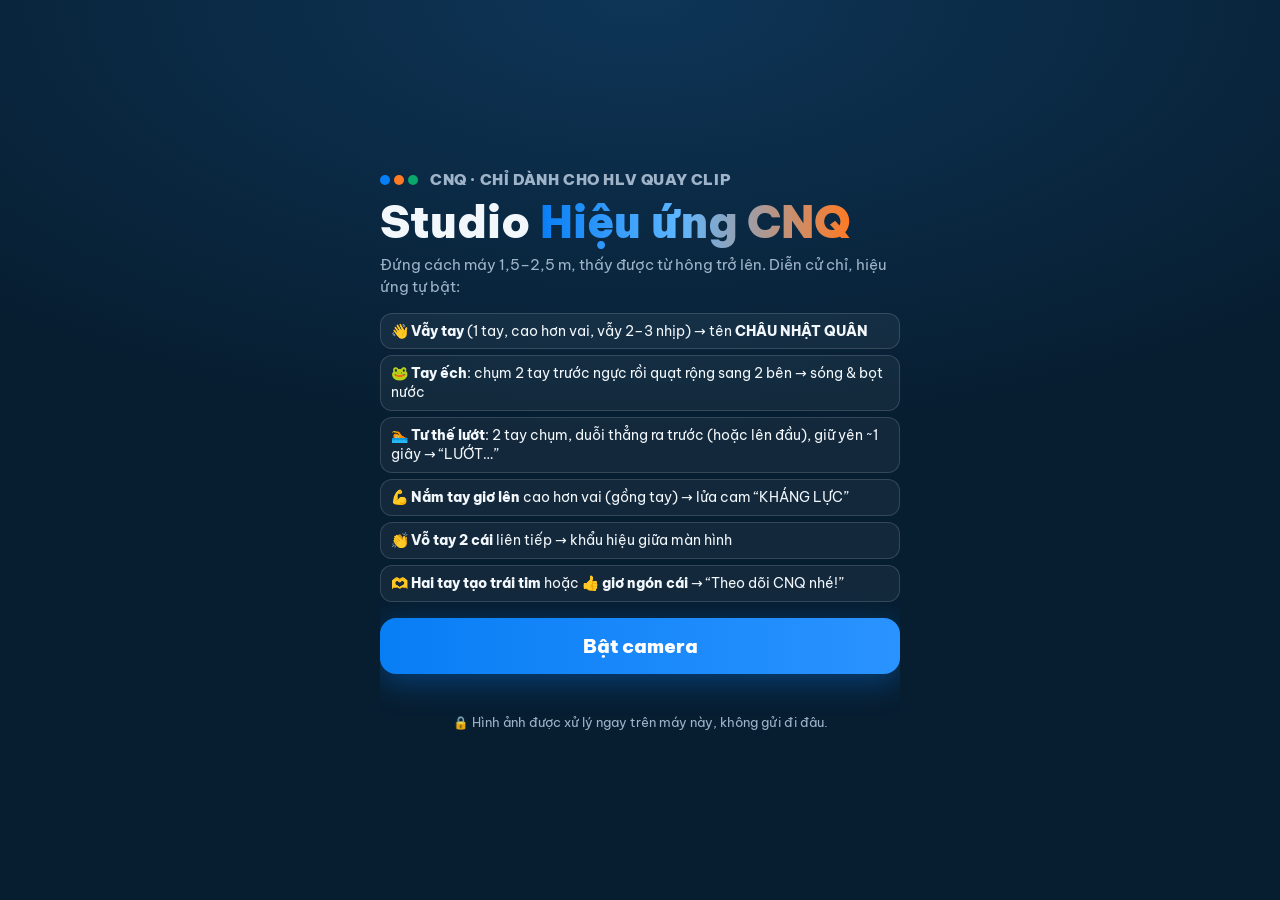
==== hieu-ung/index.html @ 4b7f80cd "Studio Hiệu ứng CNQ: trang hiệu ứng camera cho HLV quay clip (hieu-ung/) Co-Authored-By: Claude Opus" ====
<!doctype html>
<html lang="vi">
<head>
<meta charset="utf-8">
<meta name="viewport" content="width=device-width, initial-scale=1, viewport-fit=cover, user-scalable=no">
<meta name="theme-color" content="#071E31">
<meta name="robots" content="noindex">
<title>Studio Hiệu ứng CNQ</title>
<link rel="preconnect" href="https://fonts.googleapis.com">
<link rel="preconnect" href="https://fonts.gstatic.com" crossorigin>
<link href="https://fonts.googleapis.com/css2?family=Be+Vietnam+Pro:ital,wght@0,600;0,800;0,900;1,900&display=swap" rel="stylesheet">
<style>
  :root{
    --navy:#071E31; --navy2:#0C2B45; --blue:#087EF5; --orange:#FF7A24; --green:#0AA76D;
    --text:#F2F7FC; --muted:#9FB4C8; --line:rgba(255,255,255,.14);
    --font:"Be Vietnam Pro", system-ui, -apple-system, "Segoe UI", Roboto, sans-serif;
  }
  *{box-sizing:border-box;-webkit-tap-highlight-color:transparent}
  html,body{margin:0;height:100%;background:var(--navy);color:var(--text);font-family:var(--font);overflow:hidden;overscroll-behavior:none}
  body{touch-action:manipulation;-webkit-user-select:none;user-select:none}
  #wrap{position:fixed;inset:0;display:flex;align-items:center;justify-content:center}
  #stage{position:relative;background:#000;box-shadow:0 0 0 1px rgba(255,255,255,.06)}
  #out{display:block;width:100%;height:100%}
  video{position:absolute;width:1px;height:1px;opacity:0;pointer-events:none}

  /* Màn hình bắt đầu */
  #start{position:fixed;inset:0;z-index:30;display:flex;align-items:center;justify-content:center;padding:20px;
    background:radial-gradient(120% 80% at 50% 0%, #0E3557 0%, var(--navy) 60%)}
  .card{width:min(520px,100%);max-height:100%;overflow:auto}
  .brand{display:flex;gap:8px;align-items:center;font-weight:900;letter-spacing:.04em;font-size:15px;color:var(--muted)}
  .dots i{display:inline-block;width:10px;height:10px;border-radius:50%;margin-right:4px}
  h1{font-size:clamp(30px,8vw,44px);line-height:1.05;margin:10px 0 8px;font-weight:900}
  h1 span{background:linear-gradient(90deg,var(--blue),#5DB6FF 45%,var(--orange));-webkit-background-clip:text;background-clip:text;color:transparent}
  .lead{color:var(--muted);font-size:15px;line-height:1.5;margin:0 0 14px}
  .glist{list-style:none;padding:0;margin:0 0 16px;display:grid;gap:6px}
  .glist li{background:rgba(255,255,255,.05);border:1px solid var(--line);border-radius:12px;padding:8px 10px;font-size:14px;line-height:1.35}
  .glist b{font-weight:800}
  .big{width:100%;border:0;border-radius:16px;padding:16px;font:900 19px var(--font);color:#fff;cursor:pointer;
    background:linear-gradient(90deg,var(--blue),#2a93ff);box-shadow:0 8px 30px rgba(8,126,245,.35)}
  .big:disabled{opacity:.6}
  #startMsg{margin-top:10px;font-size:14px;color:var(--muted);min-height:20px;text-align:center}
  .priv{font-size:12.5px;color:var(--muted);margin-top:10px;text-align:center}

  /* Bảng điều khiển */
  #panel{position:fixed;left:50%;bottom:max(10px,env(safe-area-inset-bottom));transform:translateX(-50%);z-index:20;
    width:min(560px,calc(100% - 16px));max-height:58vh;overflow:auto;
    background:rgba(7,30,49,.9);backdrop-filter:blur(10px);-webkit-backdrop-filter:blur(10px);
    border:1px solid var(--line);border-radius:18px;padding:10px;font-size:14px}
  #panel.hidden{display:none}
  .row{display:flex;gap:6px;flex-wrap:wrap;align-items:center}
  .row + .row{margin-top:8px}
  .btn{border:1px solid var(--line);background:rgba(255,255,255,.07);color:var(--text);border-radius:12px;
    padding:9px 11px;font:800 14px var(--font);cursor:pointer;white-space:nowrap}
  .btn.primary{background:var(--blue);border-color:var(--blue)}
  .btn.rec{background:#C9302C;border-color:#C9302C}
  .btn.recon{background:#fff;color:#C9302C}
  .btn.on{background:var(--blue);border-color:var(--blue)}
  .btn:disabled{opacity:.45}
  .grow{flex:1 1 auto}
  .seg{display:inline-flex;border:1px solid var(--line);border-radius:12px;overflow:hidden}
  .seg button{border:0;background:transparent;color:var(--text);padding:9px 12px;font:800 14px var(--font);cursor:pointer}
  .seg button.on{background:var(--blue)}
  .lbl{color:var(--muted);font-weight:600;font-size:13px}
  .fx{display:grid;grid-template-columns:1fr 1fr;gap:6px;margin-top:8px}
  .fxi{display:flex;align-items:center;gap:6px;border:1px solid var(--line);border-radius:12px;padding:6px 6px 6px 8px;background:rgba(255,255,255,.04)}
  .fxi label{flex:1;display:flex;gap:6px;align-items:center;cursor:pointer;font-weight:800;font-size:13px;line-height:1.2}
  .fxi input{width:18px;height:18px;accent-color:var(--blue);flex:none}
  .fxi small{display:block;color:var(--muted);font-weight:600;font-size:11.5px}
  .fxi .t{border:0;background:rgba(255,255,255,.1);color:#fff;border-radius:9px;width:30px;height:30px;font-size:12px;cursor:pointer;flex:none}
  details{margin-top:8px}
  summary{cursor:pointer;color:var(--muted);font-weight:800;padding:4px 2px}
  .opts{display:grid;gap:6px;margin-top:6px}
  .opts label{display:flex;gap:8px;align-items:center;font-weight:600}
  .opts input[type=checkbox]{width:18px;height:18px;accent-color:var(--blue)}
  .opts input[type=text]{flex:1;min-width:0;background:rgba(255,255,255,.08);border:1px solid var(--line);color:#fff;border-radius:10px;padding:8px;font:600 14px var(--font)}
  #status{margin-top:8px;font-size:12px;color:var(--muted);line-height:1.4}
  .hint{font-size:12px;color:var(--muted);margin-top:6px;line-height:1.4}
  @media (max-width:420px){ #panel{max-height:52vh;padding:8px} .fxi small{display:none} .fxi{padding:4px 4px 4px 6px} .btn{padding:8px 9px} }

  #count{position:fixed;inset:0;z-index:25;display:none;align-items:center;justify-content:center;pointer-events:none}
  #count span{font:900 min(42vw,260px)/1 var(--font);color:#fff;text-shadow:0 0 40px rgba(8,126,245,.9),0 0 8px #000}
  #count span.pop{animation:pop .9s ease-out both}
  @keyframes pop{0%{transform:scale(1.8);opacity:0}25%{transform:scale(1);opacity:1}80%{opacity:1}100%{transform:scale(.8);opacity:0}}
  #recdot{position:fixed;top:max(8px,env(safe-area-inset-top));right:8px;z-index:22;width:9px;height:9px;border-radius:50%;background:#ff3b30;display:none;opacity:.8;animation:blink 1s steps(2) infinite}
  @keyframes blink{50%{opacity:.25}}
  #toast{position:fixed;left:50%;top:max(14px,env(safe-area-inset-top));transform:translateX(-50%);z-index:40;background:rgba(7,30,49,.95);
    border:1px solid var(--line);padding:10px 14px;border-radius:12px;font-weight:700;font-size:14px;display:none;max-width:92vw;text-align:center}
  #saveBox{position:fixed;inset:0;z-index:45;display:none;align-items:center;justify-content:center;background:rgba(0,0,0,.6);padding:16px}
  #saveBox .card{background:var(--navy2);border:1px solid var(--line);border-radius:18px;padding:16px}
  #saveBox video{position:static;width:100%;height:auto;max-height:46vh;opacity:1;pointer-events:auto;border-radius:12px;background:#000}
  #saveBox .row{margin-top:10px}
</style>
</head>
<body>
<div id="wrap"><div id="stage"><canvas id="out"></canvas></div></div>
<video id="cam" playsinline muted autoplay></video>

<div id="start">
  <div class="card">
    <div class="brand"><span class="dots"><i style="background:#087EF5"></i><i style="background:#FF7A24"></i><i style="background:#0AA76D"></i></span>CNQ · CHỈ DÀNH CHO HLV QUAY CLIP</div>
    <h1>Studio <span>Hiệu ứng CNQ</span></h1>
    <p class="lead">Đứng cách máy 1,5–2,5 m, thấy được từ hông trở lên. Diễn cử chỉ, hiệu ứng tự bật:</p>
    <ul class="glist">
      <li>👋 <b>Vẫy tay</b> (1 tay, cao hơn vai, vẫy 2–3 nhịp) → tên <b>CHÂU NHẬT QUÂN</b></li>
      <li>🐸 <b>Tay ếch</b>: chụm 2 tay trước ngực rồi quạt rộng sang 2 bên → sóng & bọt nước</li>
      <li>🏊 <b>Tư thế lướt</b>: 2 tay chụm, duỗi thẳng ra trước (hoặc lên đầu), giữ yên ~1 giây → “LƯỚT…”</li>
      <li>💪 <b>Nắm tay giơ lên</b> cao hơn vai (gồng tay) → lửa cam “KHÁNG LỰC”</li>
      <li>👏 <b>Vỗ tay 2 cái</b> liên tiếp → khẩu hiệu giữa màn hình</li>
      <li>🫶 <b>Hai tay tạo trái tim</b> hoặc 👍 <b>giơ ngón cái</b> → “Theo dõi CNQ nhé!”</li>
    </ul>
    <button id="startBtn" class="big">Bật camera</button>
    <div id="startMsg"></div>
    <div class="priv">🔒 Hình ảnh được xử lý ngay trên máy này, không gửi đi đâu.</div>
  </div>
</div>

<div id="panel" class="hidden">
  <div class="row">
    <button class="btn primary grow" id="shootBtn">🎬 Chế độ quay</button>
    <button class="btn rec grow" id="recBtn">⏺ Ghi hình</button>
    <button class="btn grow" id="hideBtn">🙈 Ẩn bảng điều khiển</button>
  </div>
  <div class="row">
    <span class="lbl">Khung</span>
    <div class="seg" id="fmtSeg"><button data-f="916" class="on">9:16 dọc</button><button data-f="169">16:9 ngang</button></div>
    <button class="btn" id="flipBtn">🔄 Đổi camera</button>
    <button class="btn" id="fsBtn">⛶</button>
  </div>
  <div class="fx" id="fxList"></div>
  <details>
    <summary>Tuỳ chọn thêm</summary>
    <div class="opts">
      <label><input type="checkbox" id="optAutoRec" checked> Vào “Chế độ quay” thì tự ghi hình</label>
      <label><input type="checkbox" id="optMic" checked> Thu cả tiếng (micro) khi ghi hình</label>
      <label><input type="checkbox" id="optMirror" checked> Soi gương (lật trái–phải)</label>
      <label><input type="checkbox" id="optTag" checked> Hiện tag “CNQ” nhỏ ở góc</label>
      <label><input type="checkbox" id="optDebug"> Hiện điểm nhận diện (để kiểm tra)</label>
      <label>Tên trang: <input type="text" id="optHandle" value="Châu Nhật Quân" maxlength="40"></label>
    </div>
    <div class="hint">Phím tắt máy tính: <b>H</b> ẩn/hiện bảng · <b>C</b> chế độ quay · <b>R</b> ghi/dừng · <b>1–6</b> thử hiệu ứng. Điện thoại: <b>chạm 3 lần</b> vào màn hình để hiện lại bảng.</div>
  </details>
  <div id="status">Đang khởi động…</div>
</div>

<div id="count"><span></span></div>
<div id="recdot"></div>
<div id="toast"></div>
<div id="saveBox"><div class="card">
  <div style="font-weight:900;font-size:18px">Video đã ghi xong</div>
  <div class="hint" id="saveInfo"></div>
  <video id="saveVid" controls playsinline></video>
  <div class="row">
    <button class="btn primary grow" id="shareBtn">📲 Lưu vào máy / Chia sẻ</button>
    <a class="btn grow" id="dlBtn" style="text-align:center;text-decoration:none">⬇️ Tải file</a>
    <button class="btn grow" id="closeSave">Đóng</button>
  </div>
</div></div>

<script type="module">
import { FilesetResolver, GestureRecognizer, PoseLandmarker } from "./vendor/vision_bundle.mjs";

/* ---------- Thiết lập chung ---------- */
const C = { navy:'#071E31', blue:'#087EF5', orange:'#FF7A24', green:'#0AA76D' };
const FONT = '"Be Vietnam Pro", system-ui, -apple-system, "Segoe UI", Roboto, sans-serif';
const $ = s => document.querySelector(s);
const canvas = $('#out'), ctx = canvas.getContext('2d');
const video = $('#cam');
const stage = $('#stage');

const FX = [
  { id:'name',   key:'1', icon:'👋', title:'Vẫy tay',        sub:'Tên CHÂU NHẬT QUÂN' },
  { id:'frog',   key:'2', icon:'🐸', title:'Tay ếch',        sub:'Sóng & bọt nước' },
  { id:'glide',  key:'3', icon:'🏊', title:'Duỗi tay lướt',   sub:'Vệt nước “LƯỚT…”' },
  { id:'power',  key:'4', icon:'💪', title:'Nắm tay giơ lên',  sub:'Lửa “KHÁNG LỰC”' },
  { id:'clap',   key:'5', icon:'👏', title:'Vỗ tay 2 cái',     sub:'Khẩu hiệu CNQ' },
  { id:'follow', key:'6', icon:'🫶', title:'Trái tim / 👍',    sub:'Theo dõi CNQ nhé!' },
];
const enabled = Object.fromEntries(FX.map(f => [f.id, true]));
try { const s = JSON.parse(localStorage.getItem('cnqfx-enabled')||'null'); if (s) Object.assign(enabled, s); } catch(e){}

let W = 720, H = 1280, fmt = '916';
let facing = 'user', mirror = true;
let armed = true;           // nhận cử chỉ hay không (tắt khi đang đếm ngược)
let Q = 1;                  // hệ số chất lượng hạt (giảm khi máy chậm)

function toast(msg, ms=2600){ const t=$('#toast'); t.textContent=msg; t.style.display='block'; clearTimeout(toast._t); toast._t=setTimeout(()=>t.style.display='none', ms); }

/* ---------- Kích thước khung ---------- */
let vignette = null;
function setFormat(f){
  fmt = f;
  if (f === '916'){ W = 720; H = 1280; } else { W = 1280; H = 720; }
  canvas.width = W; canvas.height = H;
  document.querySelectorAll('#fmtSeg button').forEach(b => b.classList.toggle('on', b.dataset.f === f));
  vignette = document.createElement('canvas'); vignette.width = W; vignette.height = H;
  const v = vignette.getContext('2d');
  const g = v.createRadialGradient(W/2, H*0.45, Math.min(W,H)*0.35, W/2, H/2, Math.hypot(W,H)*0.62);
  g.addColorStop(0, 'rgba(7,30,49,0)'); g.addColorStop(1, 'rgba(7,30,49,0.55)');
  v.fillStyle = g; v.fillRect(0,0,W,H);
  fitStage();
  try { localStorage.setItem('cnqfx-fmt', f); } catch(e){}
}
function fitStage(){
  const vw = window.innerWidth, vh = window.innerHeight, a = W/H;
  let w, h;
  if (vw/vh > a){ h = vh; w = vh*a; } else { w = vw; h = vw/a; }
  stage.style.width = w+'px'; stage.style.height = h+'px';
}
addEventListener('resize', fitStage);

/* ---------- Ảnh hạt sáng dựng sẵn (nhẹ cho điện thoại) ---------- */
function sprite(inner, outer){
  const c = document.createElement('canvas'); c.width = c.height = 64;
  const g = c.getContext('2d'), gr = g.createRadialGradient(32,32,0,32,32,32);
  gr.addColorStop(0, inner); gr.addColorStop(0.35, outer); gr.addColorStop(1, 'rgba(0,0,0,0)');
  g.fillStyle = gr; g.fillRect(0,0,64,64); return c;
}
const SPR = {
  white:  sprite('rgba(255,255,255,1)', 'rgba(170,215,255,.45)'),
  blue:   sprite('rgba(200,230,255,1)', 'rgba(8,126,245,.55)'),
  cyan:   sprite('rgba(230,250,255,1)', 'rgba(60,200,255,.5)'),
  yellow: sprite('rgba(255,250,210,1)', 'rgba(255,200,60,.6)'),
  orange: sprite('rgba(255,220,170,1)', 'rgba(255,122,36,.6)'),
  red:    sprite('rgba(255,150,90,.9)', 'rgba(220,60,20,.45)'),
  green:  sprite('rgba(210,255,235,1)', 'rgba(10,167,109,.55)'),
};

/* ---------- Hệ hạt ---------- */
const P = [];
const MAXP = 650;
function spawn(o){
  if (P.length >= MAXP*Q) return;
  P.push(Object.assign({x:0,y:0,vx:0,vy:0,life:0,max:1,size:10,kind:'glow',spr:SPR.blue,g:0,drag:1,rot:0,vr:0,color:'#fff',a:1,grow:0}, o));
}
const rnd = (a,b) => a + Math.random()*(b-a);
const pick = arr => arr[(Math.random()*arr.length)|0];
function updateParticles(dt){
  for (let i = P.length-1; i >= 0; i--){
    const p = P[i]; p.life += dt;
    if (p.life >= p.max){ P[i] = P[P.length-1]; P.pop(); continue; }
    if (p.drag !== 1){ const d = Math.pow(p.drag, dt*60); p.vx *= d; p.vy *= d; }
    p.vy += p.g*dt; p.x += p.vx*dt; p.y += p.vy*dt; p.rot += p.vr*dt;
  }
}
function heartPath(c, x, y, s){
  c.beginPath();
  c.moveTo(x, y + s*0.38);
  c.bezierCurveTo(x - s*0.95, y - s*0.2, x - s*0.48, y - s*0.95, x, y - s*0.42);
  c.bezierCurveTo(x + s*0.48, y - s*0.95, x + s*0.95, y - s*0.2, x, y + s*0.38);
  c.closePath();
}
function drawParticles(){
  for (const p of P){
    const k = p.life/p.max, a = (1-k)*p.a;
    if (a <= 0.01) continue;
    if (p.kind === 'glow' || p.kind === 'fire'){
      ctx.globalCompositeOperation = 'lighter';
      let spr = p.spr, s = p.size*(1 + p.grow*k);
      if (p.kind === 'fire'){ spr = k < .28 ? SPR.yellow : k < .6 ? SPR.orange : SPR.red; s = p.size*(1 - k*0.55); }
      ctx.globalAlpha = a;
      ctx.drawImage(spr, p.x - s, p.y - s, s*2, s*2);
    } else if (p.kind === 'streak'){
      ctx.globalCompositeOperation = 'lighter';
      ctx.globalAlpha = a; ctx.strokeStyle = p.color; ctx.lineWidth = p.size; ctx.lineCap = 'round';
      ctx.beginPath(); ctx.moveTo(p.x, p.y); ctx.lineTo(p.x - p.vx*p.tail, p.y - p.vy*p.tail); ctx.stroke();
    } else if (p.kind === 'bubble'){
      ctx.globalCompositeOperation = 'source-over';
      const r = p.size*(1 + 0.3*k);
      ctx.globalAlpha = a;
      ctx.fillStyle = 'rgba(8,126,245,.18)'; ctx.strokeStyle = 'rgba(190,230,255,.95)'; ctx.lineWidth = Math.max(1.5, r*0.12);
      ctx.beginPath(); ctx.arc(p.x, p.y, r, 0, Math.PI*2); ctx.fill(); ctx.stroke();
      ctx.fillStyle = 'rgba(255,255,255,.9)'; ctx.beginPath(); ctx.arc(p.x - r*0.35, p.y - r*0.35, r*0.22, 0, Math.PI*2); ctx.fill();
    } else if (p.kind === 'ring'){
      ctx.globalCompositeOperation = 'lighter';
      ctx.globalAlpha = a; ctx.strokeStyle = p.color; ctx.lineWidth = Math.max(1, p.size*0.18*(1-k));
      ctx.beginPath();
      if (p.flat) ctx.ellipse(p.x, p.y, p.size + p.grow*k, (p.size + p.grow*k)*0.4, 0, 0, Math.PI*2);
      else ctx.arc(p.x, p.y, p.size + p.grow*k, 0, Math.PI*2);
      ctx.stroke();
    } else if (p.kind === 'confetti'){
      ctx.globalCompositeOperation = 'source-over';
      ctx.globalAlpha = Math.min(1, a*1.6); ctx.fillStyle = p.color;
      ctx.save(); ctx.translate(p.x, p.y); ctx.rotate(p.rot); ctx.scale(Math.cos(p.rot*2.3), 1);
      ctx.fillRect(-p.size/2, -p.size/4, p.size, p.size/2); ctx.restore();
    } else if (p.kind === 'heart'){
      ctx.globalCompositeOperation = 'source-over';
      ctx.globalAlpha = Math.min(1, a*1.5);
      ctx.save(); ctx.translate(p.x, p.y); ctx.rotate(Math.sin(p.rot)*0.3);
      heartPath(ctx, 0, 0, p.size); ctx.fillStyle = p.color; ctx.fill();
      ctx.lineWidth = p.size*0.08; ctx.strokeStyle = 'rgba(255,255,255,.85)'; ctx.stroke();
      ctx.restore();
    }
  }
  ctx.globalAlpha = 1; ctx.globalCompositeOperation = 'source-over';
}

/* ---------- Tiện ích vẽ chữ ---------- */
const clamp = (v,a,b) => Math.max(a, Math.min(b, v));
const easeOut = t => 1 - Math.pow(1 - clamp(t,0,1), 3);
const easeBack = t => { t = clamp(t,0,1); const c1 = 1.9, c3 = c1 + 1; return 1 + c3*Math.pow(t-1,3) + c1*Math.pow(t-1,2); };
function env(t, dur, fin=0.2, fout=0.5){ return clamp(Math.min(t/fin, (dur - t)/fout), 0, 1); }
function setFont(size, weight=900, italic=false){ ctx.font = `${italic?'italic ':''}${weight} ${size}px ${FONT}`; }
function fitSize(text, maxSize, maxW, weight=900, italic=false){
  setFont(maxSize, weight, italic); const w = ctx.measureText(text).width;
  return w > maxW ? Math.floor(maxSize*maxW/w) : maxSize;
}
// Chữ to: viền navy + phát sáng + tô màu
function bigText(text, x, y, size, fill, glow, opts={}){
  setFont(size, opts.weight||900, opts.italic);
  ctx.textAlign = opts.align || 'center'; ctx.textBaseline = 'middle';
  ctx.lineJoin = 'round';
  ctx.lineWidth = size*0.16; ctx.strokeStyle = 'rgba(7,30,49,.85)';
  ctx.strokeText(text, x, y);
  ctx.shadowColor = glow; ctx.shadowBlur = size*0.35;
  ctx.fillStyle = fill; ctx.fillText(text, x, y);
  ctx.shadowBlur = 0;
}
function roundRect(x, y, w, h, r){
  ctx.beginPath(); ctx.moveTo(x+r, y); ctx.arcTo(x+w, y, x+w, y+h, r); ctx.arcTo(x+w, y+h, x, y+h, r);
  ctx.arcTo(x, y+h, x, y, r); ctx.arcTo(x, y, x+w, y, r); ctx.closePath();
}
const BASE = () => Math.min(W, H);   // 720 ở cả hai khung

/* ---------- Theo dõi cơ thể ---------- */
const T = { pose:null, poseAt:0, hands:[], handsAt:0 };
const PIDX = { nose:0, lS:11, rS:12, lE:13, rE:14, lW:15, rW:16, lH:23, rH:24 };
let vmap = { s:1, ox:0, oy:0, dw:1, dh:1 };
function updateMap(){
  const vw = video.videoWidth || 1280, vh = video.videoHeight || 720;
  const s = Math.max(W/vw, H/vh), dw = vw*s, dh = vh*s;
  vmap = { s, dw, dh, ox:(W-dw)/2, oy:(H-dh)/2 };
}
function mapPt(nx, ny){
  let x = vmap.ox + nx*vmap.dw; if (mirror) x = W - x;
  return { x, y: vmap.oy + ny*vmap.dh };
}
function onPose(res, now){
  const lm = res.landmarks && res.landmarks[0];
  if (!lm){ if (now - T.poseAt > 400) T.pose = null; return; }
  const prev = T.pose, dtp = prev ? Math.max(0.016, (now - T.poseAt)/1000) : 0.033;
  const np = {};
  for (const [k, i] of Object.entries(PIDX)){
    const m = mapPt(lm[i].x, lm[i].y);
    const v = lm[i].visibility ?? 1;
    const o = prev && prev[k];
    const a = 0.6;
    const x = o ? o.x + (m.x - o.x)*a : m.x, y = o ? o.y + (m.y - o.y)*a : m.y;
    np[k] = { x, y, z: lm[i].z, v, vx: o ? (x - o.x)/dtp : 0, vy: o ? (y - o.y)/dtp : 0 };
  }
  T.pose = np; T.poseAt = now;
}
function onHands(res, now){
  const hs = [];
  (res.landmarks || []).forEach((lm, i) => {
    const pts = lm.map(p => mapPt(p.x, p.y));
    const g = res.gestures && res.gestures[i] && res.gestures[i][0];
    const scale = Math.hypot(pts[9].x - pts[0].x, pts[9].y - pts[0].y);
    hs.push({ pts, wrist: pts[0], center: pts[9], gesture: g ? g.categoryName : 'None', score: g ? g.score : 0, scale });
  });
  if (hs.length || now - T.handsAt > 400){ T.hands = hs; }
  if (hs.length) T.handsAt = now;
}

/* ---------- Nhận diện cử chỉ ---------- */
const HOLD = {};
function hold(key, cond, now, ms, grace=260){
  const h = HOLD[key] || (HOLD[key] = { start:0, last:0 });
  if (cond){ if (!h.start) h.start = now; h.last = now; return now - h.start >= ms; }
  if (now - h.last > grace) h.start = 0;
  return false;
}
function resetHold(key){ if (HOLD[key]) HOLD[key].start = 0; }
const vis = p => p && p.v > 0.5;
const dist = (a,b) => Math.hypot(a.x-b.x, a.y-b.y);
const mid = (a,b) => ({ x:(a.x+b.x)/2, y:(a.y+b.y)/2 });

const WV = { l:{dir:0, ext:0, ref:0, revs:[]}, r:{dir:0, ext:0, ref:0, revs:[]} };
const G = { lastTogether:0, clapHist:[], claps:[], lastClap:0, lastThumbOrHeart:0, dbg:'' };

function bodyMetrics(p){
  const S = mid(p.lS, p.rS), sw = dist(p.lS, p.rS);
  const hipsVis = vis(p.lH) && vis(p.rH);
  const Hm = hipsVis ? mid(p.lH, p.rH) : { x:S.x, y:S.y + sw*2.6 };
  const torso = Math.max(10, Hm.y - S.y);
  const U = Math.max(sw, torso*0.55);
  return { S, sw, Hm, torso, U, hipsVis };
}

function detectGestures(now){
  if (!armed) return;
  const p = T.pose, hands = T.hands;
  const fistNow = hands.some(h => h.gesture === 'Closed_Fist' && h.score > 0.55);
  let dbg = '';

  // --- Cử chỉ bằng bàn tay (mô hình nhận cử chỉ) ---
  const shoulderY = p && vis(p.lS) && vis(p.rS) ? Math.min(p.lS.y, p.rS.y) : H*0.5;
  const raisedFists = hands.filter(h => h.gesture === 'Closed_Fist' && h.score > 0.55 && h.wrist.y < shoulderY);
  if (hold('fist', raisedFists.length > 0, now, 350)){
    fire('power', { anchors: raisedFists.map(h => h.center) }); resetHold('fist');
  }
  const thumbs = hands.filter(h => h.gesture === 'Thumb_Up' && h.score > 0.6);
  if (thumbs.length) G.lastThumbOrHeart = now;
  if (hold('thumb', thumbs.length > 0, now, 400)){
    fire('follow', { at: thumbs[0].center }); resetHold('thumb');
  }
  let heart = false, heartAt = null;
  if (hands.length >= 2){
    const [a, b] = hands, s = (a.scale + b.scale)/2;
    const dT = dist(a.pts[4], b.pts[4]), dI = dist(a.pts[8], b.pts[8]);
    const iy = (a.pts[8].y + b.pts[8].y)/2, ty = (a.pts[4].y + b.pts[4].y)/2;
    heart = s > 8 && dT < 0.75*s && dI < 0.75*s && iy < ty - 0.25*s;
    if (heart){ heartAt = mid(mid(a.pts[4], b.pts[4]), mid(a.pts[8], b.pts[8])); G.lastThumbOrHeart = now; }
    dbg += `tim:${heart?'✓':'–'} `;
  }
  if (hold('heart', heart, now, 300)){ fire('follow', { at: heartAt }); resetHold('heart'); }

  // --- Cử chỉ bằng tư thế (cánh tay) ---
  if (!p || !vis(p.lS) || !vis(p.rS)) { G.dbg = dbg + 'chưa thấy vai'; return; }
  const M = bodyMetrics(p), U = M.U;
  if (U < 18){ G.dbg = dbg + 'đứng gần hơn'; return; }
  const lW = p.lW, rW = p.rW, both = vis(lW) && vis(rW);
  const dW = both ? dist(lW, rW) : 1e9;

  // 1) Vẫy tay: một tay cao hơn vai, lắc qua lại ≥3 lần đổi chiều trong 1,6 giây
  for (const s of ['l','r']){
    const w = p[s+'W'], e = p[s+'E'], sh = p[s+'S'];
    const o = s === 'l' ? 'r' : 'l', ow = p[o+'W'], os = p[o+'S'];
    const raised = vis(w) && w.y < sh.y && (!vis(e) || w.y < e.y);
    const otherDown = !vis(ow) || ow.y > os.y;
    const st = WV[s], A = 0.2*U;
    if (!raised){ st.dir = 0; st.ref = 0; st.revs.length = 0; continue; }
    const x = w.x;
    if (st.dir === 0){ if (!st.ref) st.ref = x; if (Math.abs(x - st.ref) > A){ st.dir = Math.sign(x - st.ref); st.ext = x; } }
    else if (st.dir > 0){ if (x > st.ext) st.ext = x; else if (st.ext - x > A){ st.revs.push(now); st.dir = -1; st.ext = x; } }
    else { if (x < st.ext) st.ext = x; else if (x - st.ext > A){ st.revs.push(now); st.dir = 1; st.ext = x; } }
    st.revs = st.revs.filter(t => now - t < 1600);
    dbg += `vẫy${s}:${st.revs.length} `;
    if (st.revs.length >= 3 && otherDown && !fistNow){
      fire('name', { from: { x: w.x, y: w.y } }); st.revs.length = 0; st.dir = 0; st.ref = 0;
    }
  }
  if (!both){ G.dbg = dbg + '(chưa thấy đủ 2 tay)'; return; }

  const chestTop = M.S.y - 0.9*U, chestBot = M.Hm.y;
  const wristsY = (lW.y + rW.y)/2;
  const speed = Math.max(Math.hypot(lW.vx, lW.vy), Math.hypot(rW.vx, rW.vy));

  // 2) Vỗ tay: hai tay đang xa nhau (>1,3U) rồi chạm nhau (<0,6U) trong 0,45 giây; cần 2 lần trong 1,5 giây
  G.clapHist.push({ t: now, d: dW });
  G.clapHist = G.clapHist.filter(h => now - h.t < 450);
  const wasApart = G.clapHist.some(h => h.d > 1.3*U);
  if (dW < 0.6*U && wasApart && wristsY > M.S.y - 1.1*U && wristsY < chestBot && now - G.lastClap > 220){
    G.lastClap = now; G.claps.push(now); G.clapHist.length = 0;
  }
  G.claps = G.claps.filter(t => now - t < 1500);
  dbg += `vỗ:${G.claps.length} `;
  if (G.claps.length >= 2){ fire('clap', { at: mid(lW, rW) }); G.claps.length = 0; }

  // 3) Tay ếch: chụm tay trước ngực → trong 1,4 giây quạt rộng sang hai bên
  const together = dW < 0.9*U && wristsY > chestTop && wristsY < chestBot;
  if (together) G.lastTogether = now;
  const lOut = Math.abs(lW.x - M.S.x) > Math.abs(p.lS.x - M.S.x) + 0.4*U;
  const rOut = Math.abs(rW.x - M.S.x) > Math.abs(p.rS.x - M.S.x) + 0.4*U;
  const opposite = Math.sign(lW.x - M.S.x) !== Math.sign(rW.x - M.S.x);
  const spreadY = lW.y > M.S.y - 1.3*U && rW.y > M.S.y - 1.3*U && lW.y < M.S.y + 1.9*U && rW.y < M.S.y + 1.9*U;
  const spread = dW > 2.2*U && lOut && rOut && opposite && spreadY;
  const sinceT = now - G.lastTogether;
  dbg += `ếch:${together?'chụm':spread?'quạt':'–'} `;
  if (spread && G.lastTogether && sinceT > 120 && sinceT < 1400){
    fire('frog', {}); G.lastTogether = 0;
  }

  // 4) Tư thế lướt: hai tay chụm, duỗi thẳng (ra trước / lên đầu / nghiêng người), giữ yên
  const elbowsUp = vis(p.lE) && vis(p.rE) && p.lE.y < M.S.y && p.rE.y < M.S.y;
  const overhead = dW < 1.0*U && lW.y < p.nose.y - 0.3*U && rW.y < p.nose.y - 0.3*U && elbowsUp;
  const zFwd = ((lW.z + rW.z)/2) - ((p.lS.z + p.rS.z)/2);
  const front = dW < 0.9*U && Math.abs(wristsY - M.S.y) < 0.9*U && zFwd < -0.18;
  const sideL = lW.x - M.S.x, sideR = rW.x - M.S.x;
  const profile = Math.sign(sideL) === Math.sign(sideR) && Math.abs(sideL) > 0.9*M.torso && Math.abs(sideR) > 0.9*M.torso
                  && Math.abs(wristsY - M.S.y) < 0.5*M.torso && dW < 0.6*M.torso;
  const still = speed < 2.2*U;
  const recentHand = now - G.lastThumbOrHeart < 700;
  const glideNow = (overhead || front || profile) && still && !recentHand && !heart;
  dbg += `lướt:${overhead?'đầu':front?'trước':profile?'ngang':'–'}(z${zFwd.toFixed(2)}) `;
  if (hold('glide', glideNow, now, profile ? 500 : 650)){
    const variant = overhead ? 'up' : front ? 'front' : 'side';
    fire('glide', { variant }); resetHold('glide');
  }
  G.dbg = dbg;
}

/* ---------- Hiệu ứng ---------- */
let active = null;            // hiệu ứng chính đang chạy
const cooldown = {};
function fire(id, data={}, manual=false){
  if (!enabled[id] && !manual) return;
  const now = performance.now();
  if (!manual){
    if (cooldown[id] && now < cooldown[id]) return;
    if (active && (now - active.t0) < 1300) return;
  }
  const def = EFFECTS[id];
  active = { id, t0: now, dur: def.dur, data, st: {} };
  def.start && def.start(active);
  cooldown[id] = now + 3200;
  G.claps.length = 0; G.clapHist.length = 0; G.lastTogether = 0;
}
function liveWrists(){
  const p = T.pose, out = [];
  if (p){ if (vis(p.lW)) out.push(p.lW); if (vis(p.rW)) out.push(p.rW); }
  return out;
}

const EFFECTS = {
  /* a. VẪY TAY → tên */
  name: {
    dur: 3.2,
    start(e){
      e.st.from = e.data.from || { x: W*0.8, y: H*0.4 };
      for (let i = 0; i < 40*Q; i++){
        const a = rnd(0, Math.PI*2), v = rnd(150, 520);
        spawn({ x:e.st.from.x, y:e.st.from.y, vx:Math.cos(a)*v, vy:Math.sin(a)*v, max:rnd(.5,1), size:rnd(8,20), spr: i%2?SPR.blue:SPR.orange, drag:.93 });
      }
    },
    draw(e, t){
      const text = 'CHÂU NHẬT QUÂN'.normalize('NFC');
      const y = H*(fmt === '916' ? 0.75 : 0.74);
      const size = fitSize(text, BASE()*0.13, W*0.9);
      const al = env(t, this.dur, 0.05, 0.55);
      setFont(size);
      const total = ctx.measureText(text).width, x0 = W/2 - total/2;
      // vệt sáng quét ngang
      const sweep = easeOut(t/0.7);
      const fromLeft = e.st.from.x < W/2;
      const hx = fromLeft ? W*(-0.1 + 1.2*sweep) : W*(1.1 - 1.2*sweep);
      if (t < 1.1){
        const g = ctx.createLinearGradient(fromLeft ? hx - W*0.6 : hx + W*0.6, 0, hx, 0);
        g.addColorStop(0, 'rgba(8,126,245,0)'); g.addColorStop(0.55, 'rgba(8,126,245,.9)'); g.addColorStop(1, 'rgba(255,122,36,1)');
        ctx.globalCompositeOperation = 'lighter'; ctx.globalAlpha = clamp(1.4 - t, 0, 1);
        ctx.fillStyle = g; ctx.fillRect(fromLeft ? hx - W*0.6 : hx, y + size*0.62, W*0.6, size*0.09);
        ctx.drawImage(SPR.white, hx - 50, y + size*0.66 - 50, 100, 100);
        ctx.globalAlpha = 1; ctx.globalCompositeOperation = 'source-over';
        if (Math.random() < 0.8*Q) spawn({ x:hx, y:y + size*0.66, vx:rnd(-80,80), vy:rnd(-160,40), max:rnd(.4,.8), size:rnd(6,14), spr: Math.random()<.5?SPR.cyan:SPR.orange, drag:.95 });
      }
      // từng chữ bay ra từ bàn tay
      ctx.save(); ctx.globalAlpha = al;
      let acc = 0;
      for (let i = 0; i < text.length; i++){
        const ch = text[i], cw = ctx.measureText(ch).width;
        const tx = x0 + acc + cw/2; acc += cw;
        if (ch === ' ') continue;
        const k = easeOut((t - 0.05*i)/0.45);
        if (k <= 0) continue;
        const x = e.st.from.x + (tx - e.st.from.x)*k, yy = e.st.from.y + (y - e.st.from.y)*k;
        const sc = 1 + (1 - k)*1.2;
        ctx.save(); ctx.translate(x, yy); ctx.scale(sc, sc);
        const col = i < 4 ? '#FFFFFF' : i < 9 ? '#E6F2FF' : '#FFFFFF';
        bigText(ch, 0, 0, size, col, k < 1 ? C.orange : C.blue);
        ctx.restore();
      }
      // gạch chân màu thương hiệu
      const ul = easeOut((t - 0.6)/0.5);
      if (ul > 0){
        const uw = total*ul, ux = W/2 - uw/2, uy = y + size*0.6;
        const g = ctx.createLinearGradient(ux, 0, ux + uw, 0);
        g.addColorStop(0, C.blue); g.addColorStop(0.55, C.orange); g.addColorStop(1, C.green);
        ctx.fillStyle = g; roundRect(ux, uy, uw, Math.max(5, size*0.07), 4); ctx.fill();
      }
      // dòng nhỏ
      const sub = easeOut((t - 1.0)/0.5);
      if (sub > 0){
        const segs = [['Huấn luyện viên ', '#FFFFFF'], ['bơi', '#5BB4FF'], [' · ', '#9FB4C8'], ['Kháng lực', C.orange], [' · ', '#9FB4C8'], ['Dinh dưỡng', '#2FD394']];
        const full = segs.map(s => s[0]).join('');
        const ss = fitSize(full, BASE()*0.048, W*0.84, 800);
        setFont(ss, 800); const tw = ctx.measureText(full).width;
        const sy = y + size*0.62 + ss*1.55 + (1 - sub)*20;
        ctx.globalAlpha = al*sub;
        ctx.fillStyle = 'rgba(7,30,49,.78)'; roundRect(W/2 - tw/2 - ss*0.7, sy - ss*0.95, tw + ss*1.4, ss*1.9, ss*0.95); ctx.fill();
        ctx.textAlign = 'left'; ctx.textBaseline = 'middle';
        let sx = W/2 - tw/2;
        for (const [s, c] of segs){ ctx.fillStyle = c; ctx.fillText(s, sx, sy); sx += ctx.measureText(s).width; }
      }
      ctx.restore();
    }
  },

  /* b. TAY ẾCH → sóng nước, bọt theo bàn tay */
  frog: {
    dur: 2.8,
    start(e){ e.st.ring = 0; },
    draw(e, t, dt){
      const al = env(t, this.dur, 0.15, 0.7);
      // bọt nước bắn theo hai bàn tay
      if (t < 2.1){
        for (const w of liveWrists()){
          const n = Math.ceil(3*Q);
          for (let i = 0; i < n; i++){
            spawn({ kind:'bubble', x:w.x + rnd(-15,15), y:w.y + rnd(-15,15), vx:w.vx*0.35 + rnd(-90,90), vy:w.vy*0.35 + rnd(-140,30), g:-60, drag:.96, max:rnd(.7,1.3), size:rnd(5,15) });
          }
          spawn({ x:w.x, y:w.y, vx:w.vx*0.5 + rnd(-200,200), vy:w.vy*0.5 + rnd(-260,60), g:520, drag:.98, max:rnd(.5,.9), size:rnd(8,16), spr: Math.random()<.5?SPR.cyan:SPR.blue });
        }
        e.st.ring -= dt;
        if (e.st.ring <= 0){
          e.st.ring = 0.22;
          for (const w of liveWrists()) spawn({ kind:'ring', x:w.x, y:w.y, size:16, grow:110, max:.7, color:'rgba(140,210,255,.95)', flat:true });
        }
      }
      // sóng nước dâng lên ở đáy khung
      const hgt = H*0.15*Math.sin(Math.PI*clamp(t/this.dur, 0, 1));
      if (hgt > 1){
        const layers = [['rgba(8,126,245,.30)', 0, 1], ['rgba(40,160,255,.28)', 1.7, 0.8], ['rgba(10,167,109,.18)', 3.1, 0.65]];
        for (const [col, ph, f] of layers){
          ctx.globalAlpha = al; ctx.fillStyle = col;
          ctx.beginPath(); ctx.moveTo(0, H);
          for (let x = 0; x <= W; x += 24){
            const y = H - hgt*f - Math.sin(x/W*Math.PI*3 + t*5 + ph)*hgt*0.18 - Math.sin(x/W*Math.PI*7 - t*3)*hgt*0.06;
            ctx.lineTo(x, y);
          }
          ctx.lineTo(W, H); ctx.closePath(); ctx.fill();
        }
        ctx.strokeStyle = 'rgba(230,248,255,.75)'; ctx.lineWidth = 4; ctx.beginPath();
        for (let x = 0; x <= W; x += 24){
          const y = H - hgt - Math.sin(x/W*Math.PI*3 + t*5)*hgt*0.18 - Math.sin(x/W*Math.PI*7 - t*3)*hgt*0.06;
          x ? ctx.lineTo(x, y) : ctx.moveTo(x, y);
        }
        ctx.stroke(); ctx.globalAlpha = 1;
        if (Math.random() < 0.6*Q) spawn({ kind:'bubble', x:rnd(0,W), y:H - rnd(0, hgt), vx:rnd(-20,20), vy:rnd(-160,-60), max:rnd(.6,1.1), size:rnd(4,10) });
      }
    }
  },

  /* c. TƯ THẾ LƯỚT → vệt nước dài phía sau + "LƯỚT…" */
  glide: {
    dur: 2.6,
    draw(e, t){
      const p = T.pose, al = env(t, this.dur, 0.12, 0.6);
      if (t < 2.0 && p){
        const M = bodyMetrics(p), U = M.U;
        const hw = mid(p.lW, p.rW);
        const n = Math.ceil(5*Q);
        for (let i = 0; i < n; i++){
          let x, y, vx, vy;
          if (e.data.variant === 'front'){
            const a = rnd(0, Math.PI*2), r = rnd(0.3, 1.2)*U, v = rnd(900, 1700);
            x = hw.x + Math.cos(a)*r; y = hw.y + Math.sin(a)*r; vx = Math.cos(a)*v; vy = Math.sin(a)*v;
          } else {
            let dx, dy;
            if (e.data.variant === 'up'){ dx = M.Hm.x - hw.x; dy = M.Hm.y - hw.y; }
            else { dx = M.S.x - hw.x; dy = M.S.y - hw.y; }
            const L = Math.hypot(dx, dy) || 1; dx /= L; dy /= L;
            const off = rnd(-1.3, 1.3)*U, along = rnd(-0.2, 1.6)*U, v = rnd(1000, 1700);
            x = hw.x - dy*off + dx*along; y = hw.y + dx*off + dy*along; vx = dx*v; vy = dy*v;
          }
          spawn({ kind:'streak', x, y, vx, vy, tail: rnd(0.05, 0.11), size: rnd(2, 6), max: rnd(.35,.7), color: pick(['rgba(255,255,255,.95)','rgba(120,200,255,.95)','rgba(8,126,245,.95)','rgba(160,240,255,.9)']) });
        }
        if (Math.random() < 0.7*Q) spawn({ kind:'bubble', x:hw.x + rnd(-U,U), y:hw.y + rnd(-U,U), vx:rnd(-60,60), vy:rnd(-120,-20), max:rnd(.5,1), size:rnd(4,10) });
      }
      // chữ LƯỚT…
      const text = 'LƯỚT…'.normalize('NFC');
      const size = fitSize(text, BASE()*0.24, W*0.86, 900, true);
      const k = easeOut(t/0.4);
      const x = W/2 + (1 - k)*W*0.8, y = H*(fmt === '916' ? 0.17 : 0.18);
      ctx.save(); ctx.globalAlpha = al;
      ctx.translate(x, y); ctx.transform(1, 0, -0.18, 1, 0, 0);
      // vệt tốc độ phía sau chữ
      ctx.globalCompositeOperation = 'lighter';
      for (let i = 0; i < 6; i++){
        const ly = (i - 2.5)*size*0.16, lw = size*(1.6 + (i%3)*0.5)*(0.6 + 0.4*k);
        ctx.fillStyle = i%2 ? 'rgba(8,126,245,.5)' : 'rgba(150,215,255,.45)';
        ctx.fillRect(size*0.9 + (1-k)*200, ly, lw, Math.max(2, size*0.035));
      }
      ctx.globalCompositeOperation = 'source-over';
      const g = ctx.createLinearGradient(0, -size/2, 0, size/2);
      g.addColorStop(0, '#FFFFFF'); g.addColorStop(1, '#6CC2FF');
      bigText(text, 0, 0, size, g, C.blue, { italic:true });
      ctx.restore();
    }
  },

  /* d. NẮM TAY GIƠ LÊN → lửa năng lượng cam + "KHÁNG LỰC" */
  power: {
    dur: 2.7,
    start(e){ e.st.ring = 0; e.st.anchors = e.data.anchors || [{ x:W/2, y:H*0.35 }]; },
    draw(e, t, dt){
      const al = env(t, this.dur, 0.1, 0.6);
      // bám theo bàn tay đang giơ cao (dùng cổ tay của tư thế cho mượt)
      const p = T.pose;
      if (p){
        const up = liveWrists().filter(w => w.y < Math.min(p.lS.y, p.rS.y) + 20);
        if (up.length) e.st.anchors = up.map(w => ({ x:w.x, y:w.y - 25 }));
      }
      // viền khung cam phát sáng
      const pulse = 0.5 + 0.5*Math.sin(t*10);
      ctx.save(); ctx.globalAlpha = al*(0.35 + 0.25*pulse); ctx.globalCompositeOperation = 'lighter';
      const eg = ctx.createRadialGradient(W/2, H/2, Math.min(W,H)*0.45, W/2, H/2, Math.hypot(W,H)*0.6);
      eg.addColorStop(0, 'rgba(255,122,36,0)'); eg.addColorStop(1, 'rgba(255,122,36,.8)');
      ctx.fillStyle = eg; ctx.fillRect(0, 0, W, H); ctx.restore();
      if (t < 2.1){
        for (const a of e.st.anchors){
          const n = Math.ceil(8*Q);
          for (let i = 0; i < n; i++) spawn({ kind:'fire', x:a.x + rnd(-40,40), y:a.y + rnd(-10,25), vx:rnd(-90,90), vy:rnd(-520,-220), drag:.97, max:rnd(.5,1), size:rnd(22,44) });
          if (Math.random() < 0.5*Q) spawn({ x:a.x + rnd(-40,40), y:a.y, vx:rnd(-160,160), vy:rnd(-520,-260), g:300, max:rnd(.5,.9), size:rnd(5,9), spr:SPR.yellow });
        }
        e.st.ring -= dt;
        if (e.st.ring <= 0){ e.st.ring = 0.32; for (const a of e.st.anchors) spawn({ kind:'ring', x:a.x, y:a.y + 20, size:30, grow:170, max:.6, color:'rgba(255,150,60,1)' }); }
      }
      // chữ KHÁNG LỰC
      const text = 'KHÁNG LỰC'.normalize('NFC');
      const size = fitSize(text, BASE()*0.16, W*0.9);
      const k = easeBack(t/0.45);
      const shake = t < 0.6 ? (0.6 - t)*14 : 0;
      const y = H*(fmt === '916' ? 0.83 : 0.8);
      ctx.save(); ctx.globalAlpha = al;
      ctx.translate(W/2 + rnd(-shake, shake), y + rnd(-shake, shake)); ctx.scale(k, k);
      const g = ctx.createLinearGradient(0, -size/2, 0, size/2);
      g.addColorStop(0, '#FFE2A8'); g.addColorStop(0.5, '#FFA35C'); g.addColorStop(1, C.orange);
      bigText(text, 0, 0, size, g, C.orange);
      ctx.restore();
    }
  },

  /* e. VỖ TAY → khẩu hiệu giữa màn hình */
  clap: {
    dur: 3.2,
    start(e){
      const at = e.data.at || { x:W/2, y:H*0.45 };
      const cols = [C.blue, C.orange, C.green, '#FFFFFF', '#5BB4FF'];
      for (let i = 0; i < 90*Q; i++){
        const a = rnd(0, Math.PI*2), v = rnd(250, 900);
        spawn({ kind:'confetti', x:at.x, y:at.y, vx:Math.cos(a)*v, vy:Math.sin(a)*v - 250, g:900, drag:.96, max:rnd(1.2,2.2), size:rnd(10,20), color:pick(cols), rot:rnd(0,6), vr:rnd(-12,12) });
      }
      for (let i = 0; i < 16*Q; i++){ const a = rnd(0, Math.PI*2), v = rnd(200,500); spawn({ x:at.x, y:at.y, vx:Math.cos(a)*v, vy:Math.sin(a)*v, drag:.92, max:.6, size:rnd(14,26), spr:SPR.white }); }
    },
    draw(e, t){
      const al = env(t, this.dur, 0.12, 0.55);
      const l1 = 'Học bơi đúng kỹ thuật'.normalize('NFC'), l2a = 'cùng ', l2b = 'CNQ';
      const s1 = fitSize(l1, BASE()*0.085, W*0.8);
      const s2 = s1*1.45;
      const k = easeBack(t/0.5);
      const cy = H*0.5;
      setFont(s1); const w1 = ctx.measureText(l1).width;
      const pad = s1*0.6, gapL = s1*0.3;
      const bw = Math.min(W*0.94, w1 + s1*1.6), bh = pad*2 + s1 + gapL + s2;
      ctx.save(); ctx.globalAlpha = al; ctx.translate(W/2, cy); ctx.scale(k, k);
      ctx.fillStyle = 'rgba(7,30,49,.72)'; roundRect(-bw/2, -bh/2, bw, bh, s1*0.6); ctx.fill();
      const bg = ctx.createLinearGradient(-bw/2, 0, bw/2, 0);
      bg.addColorStop(0, C.blue); bg.addColorStop(0.5, C.orange); bg.addColorStop(1, C.green);
      ctx.lineWidth = 5; ctx.strokeStyle = bg; ctx.stroke();
      bigText(l1, 0, -bh/2 + pad + s1/2, s1, '#FFFFFF', C.blue);
      // dòng 2: "cùng CNQ"
      setFont(s2); const wa = ctx.measureText(l2a).width, wb = ctx.measureText(l2b).width;
      const y2 = bh/2 - pad - s2/2, x2 = -(wa + wb)/2;
      bigText(l2a, x2, y2, s2, '#FFFFFF', C.blue, { align:'left' });
      const gg = ctx.createLinearGradient(x2 + wa, 0, x2 + wa + wb, 0);
      gg.addColorStop(0, '#3FA0FF'); gg.addColorStop(1, C.orange);
      bigText(l2b, x2 + wa, y2, s2, gg, C.orange, { align:'left' });
      ctx.restore();
    }
  },

  /* f. TRÁI TIM / NGÓN CÁI → Theo dõi CNQ nhé! */
  follow: {
    dur: 3.2,
    start(e){ e.st.at = e.data.at || { x:W/2, y:H*0.5 }; e.st.h = 0; },
    draw(e, t, dt){
      const al = env(t, this.dur, 0.12, 0.55);
      if (t < 2.2){
        e.st.h -= dt;
        if (e.st.h <= 0){
          e.st.h = 0.06/Q;
          const hand = T.hands[0];
          const at = hand ? hand.center : e.st.at;
          spawn({ kind:'heart', x:at.x + rnd(-40,40), y:at.y + rnd(-20,20), vx:rnd(-70,70), vy:rnd(-320,-160), drag:.985, max:rnd(1.1,1.7), size:rnd(22,44), color:pick([C.orange, '#FF5A5F', C.blue, C.green, '#FF9A52']), rot:rnd(0,6), vr:rnd(-3,3) });
        }
      }
      const isP = fmt === '916';
      const text = 'Theo dõi CNQ nhé!'.normalize('NFC');
      const size = fitSize(text, BASE()*0.105, W*0.88);
      const y = H*(isP ? 0.7 : 0.62);
      const k = easeBack(t/0.45);
      ctx.save(); ctx.globalAlpha = al;
      ctx.save(); ctx.translate(W/2, y); ctx.scale(k, k);
      const g = ctx.createLinearGradient(-W*0.4, 0, W*0.4, 0);
      g.addColorStop(0, '#FFFFFF'); g.addColorStop(0.5, '#FFE3CF'); g.addColorStop(1, '#FFFFFF');
      bigText(text, 0, 0, size, g, C.orange);
      ctx.restore();
      // hai biểu tượng vẽ đơn giản
      const cs = BASE()*0.075, gap = cs*0.5;
      const items = [{ label:'Zalo', color:C.blue, icon:'chat' }, { label:'Facebook', color:'#2F6BDE', icon:'people' }];
      setFont(cs*0.62, 800);
      const widths = items.map(it => cs*1.15 + ctx.measureText(it.label).width + cs*0.6);
      const totalW = widths.reduce((a,b) => a + b, 0) + gap;
      let x = W/2 - totalW/2; const cyy = y + size*0.95 + cs*0.5;
      items.forEach((it, i) => {
        const kk = easeBack((t - 0.35 - i*0.15)/0.4); if (kk <= 0){ x += widths[i] + gap; return; }
        const w = widths[i];
        ctx.save(); ctx.translate(x + w/2, cyy); ctx.scale(kk, kk); ctx.translate(-w/2, 0);
        ctx.fillStyle = it.color; roundRect(0, -cs*0.6, w, cs*1.2, cs*0.6); ctx.fill();
        ctx.lineWidth = 3; ctx.strokeStyle = 'rgba(255,255,255,.8)'; ctx.stroke();
        const ix = cs*0.62, r = cs*0.36;
        ctx.fillStyle = '#FFFFFF';
        if (it.icon === 'chat'){
          roundRect(ix - r, -r*0.85, r*2, r*1.5, r*0.55); ctx.fill();
          ctx.beginPath(); ctx.moveTo(ix - r*0.4, r*0.55); ctx.lineTo(ix - r*0.75, r*1.05); ctx.lineTo(ix + r*0.05, r*0.6); ctx.closePath(); ctx.fill();
          ctx.fillStyle = it.color; for (let d = -1; d <= 1; d++){ ctx.beginPath(); ctx.arc(ix + d*r*0.5, -r*0.1, r*0.14, 0, Math.PI*2); ctx.fill(); }
        } else {
          ctx.beginPath(); ctx.arc(ix, -r*0.35, r*0.38, 0, Math.PI*2); ctx.fill();
          ctx.beginPath(); ctx.ellipse(ix, r*0.62, r*0.72, r*0.5, 0, Math.PI, 0); ctx.fill();
          ctx.globalAlpha *= 0.75;
          ctx.beginPath(); ctx.arc(ix + r*0.78, -r*0.15, r*0.26, 0, Math.PI*2); ctx.fill();
          ctx.beginPath(); ctx.arc(ix - r*0.78, -r*0.15, r*0.26, 0, Math.PI*2); ctx.fill();
          ctx.globalAlpha /= 0.75;
        }
        ctx.fillStyle = '#FFFFFF'; ctx.textAlign = 'left'; ctx.textBaseline = 'middle'; setFont(cs*0.62, 800);
        ctx.fillText(it.label, cs*1.15, 2);
        ctx.restore();
        x += w + gap;
      });
      // tên trang
      const handle = ($('#optHandle').value || '').trim();
      const hk = easeOut((t - 0.7)/0.4);
      if (handle && hk > 0){
        const hs = fitSize(handle, BASE()*0.05, W*0.8, 800);
        ctx.globalAlpha = al*hk; setFont(hs, 800); ctx.textAlign = 'center';
        const hw = ctx.measureText(handle).width, hy = cyy + cs*1.5;
        ctx.fillStyle = 'rgba(7,30,49,.75)'; roundRect(W/2 - hw/2 - hs*0.6, hy - hs*0.85, hw + hs*1.2, hs*1.7, hs*0.85); ctx.fill();
        ctx.fillStyle = '#FFFFFF'; ctx.fillText(handle, W/2, hy);
      }
      ctx.restore();
    }
  },
};

/* ---------- Tag CNQ nhỏ ở góc ---------- */
function drawTag(){
  const s = BASE()*0.034, x = s*0.8, y = s*0.8 + (fmt === '916' ? s*1.2 : 0);
  ctx.save(); ctx.globalAlpha = 0.9;
  setFont(s*1.1, 900); const w = ctx.measureText('CNQ').width;
  const bw = w + s*3.2, bh = s*1.9;
  ctx.fillStyle = 'rgba(7,30,49,.72)'; roundRect(x, y, bw, bh, bh/2); ctx.fill();
  [C.blue, C.orange, C.green].forEach((c, i) => { ctx.fillStyle = c; ctx.beginPath(); ctx.arc(x + s*0.8 + i*s*0.55, y + bh/2, s*0.22, 0, Math.PI*2); ctx.fill(); });
  ctx.fillStyle = '#fff'; ctx.textAlign = 'left'; ctx.textBaseline = 'middle'; ctx.fillText('CNQ', x + s*2.3, y + bh/2 + 1);
  ctx.restore();
}

/* ---------- Vẽ điểm nhận diện (kiểm tra) ---------- */
function drawDebug(){
  const p = T.pose;
  ctx.save(); ctx.lineWidth = 3;
  if (p){
    const bones = [['lS','rS'],['lS','lE'],['lE','lW'],['rS','rE'],['rE','rW'],['lS','lH'],['rS','rH'],['lH','rH']];
    ctx.strokeStyle = 'rgba(255,255,255,.6)';
    for (const [a,b] of bones){ if (vis(p[a]) && vis(p[b])){ ctx.beginPath(); ctx.moveTo(p[a].x,p[a].y); ctx.lineTo(p[b].x,p[b].y); ctx.stroke(); } }
    for (const k in p){ ctx.fillStyle = vis(p[k]) ? C.green : 'rgba(255,255,255,.3)'; ctx.beginPath(); ctx.arc(p[k].x,p[k].y,7,0,7); ctx.fill(); }
  }
  for (const h of T.hands){
    ctx.fillStyle = C.orange; for (const q of h.pts){ ctx.beginPath(); ctx.arc(q.x,q.y,4,0,7); ctx.fill(); }
    ctx.font = `800 26px ${FONT}`; ctx.fillStyle = '#fff'; ctx.textAlign = 'center';
    ctx.fillText(`${h.gesture} ${(h.score*100|0)}%`, h.wrist.x, h.wrist.y + 34);
  }
  ctx.font = `700 22px ${FONT}`; ctx.textAlign = 'left'; ctx.fillStyle = '#fff';
  ctx.fillText(G.dbg, 14, H - 18);
  ctx.restore();
}

/* ---------- Camera + mô hình ---------- */
let gesture = null, pose = null, stream = null;
async function loadModels(msg){
  msg('Đang tải bộ nhận diện (lần đầu ~20 MB)…');
  const files = await FilesetResolver.forVisionTasks('./vendor/wasm');
  const mk = async (delegate) => {
    const g = await GestureRecognizer.createFromOptions(files, {
      baseOptions:{ modelAssetPath:'./models/gesture_recognizer.task', delegate },
      runningMode:'VIDEO', numHands:2, minHandDetectionConfidence:0.55, minHandPresenceConfidence:0.5, minTrackingConfidence:0.5 });
    const p = await PoseLandmarker.createFromOptions(files, {
      baseOptions:{ modelAssetPath:'./models/pose_landmarker_lite.task', delegate },
      runningMode:'VIDEO', numPoses:1, minPoseDetectionConfidence:0.5, minPosePresenceConfidence:0.5, minTrackingConfidence:0.5 });
    return [g, p];
  };
  try { [gesture, pose] = await mk('GPU'); }
  catch(e){ console.warn('GPU lỗi, chuyển CPU', e); [gesture, pose] = await mk('CPU'); }
}
async function openCamera(){
  if (stream) stream.getTracks().forEach(t => t.stop());
  stream = await navigator.mediaDevices.getUserMedia({
    audio:false,
    video:{ facingMode: facing, width:{ ideal:1280 }, height:{ ideal:720 }, frameRate:{ ideal:30 } }
  });
  video.srcObject = stream;
  await video.play().catch(()=>{});
  await new Promise(r => { if (video.videoWidth) r(); else video.onloadedmetadata = () => r(); });
  updateMap();
}

$('#startBtn').onclick = async () => {
  const b = $('#startBtn'), msg = s => $('#startMsg').textContent = s;
  b.disabled = true;
  if (!navigator.mediaDevices || !navigator.mediaDevices.getUserMedia){ msg('Trình duyệt này không mở được camera. Hãy dùng Chrome hoặc Safari mới.'); b.disabled = false; return; }
  try {
    msg('Đang mở camera…');
    await openCamera();
    await Promise.race([document.fonts.load(`900 64px "Be Vietnam Pro"`), new Promise(r => setTimeout(r, 2500))]);
    await loadModels(msg);
    $('#start').style.display = 'none';
    $('#panel').classList.remove('hidden');
    keepAwake();
    requestAnimationFrame(loop);
  } catch(e){
    console.error(e);
    msg(e && e.name === 'NotAllowedError' ? 'Bạn chưa cho phép camera. Hãy bấm biểu tượng ổ khoá trên thanh địa chỉ → cho phép Camera, rồi thử lại.' : 'Không khởi động được: ' + (e.message || e));
    b.disabled = false;
  }
};
let wakeLock = null;
async function keepAwake(){ try { wakeLock = await navigator.wakeLock?.request('screen'); } catch(e){} }
document.addEventListener('visibilitychange', () => { if (document.visibilityState === 'visible' && stream) keepAwake(); });

/* ---------- Vòng lặp chính ---------- */
let last = performance.now(), lastVT = -1, tick = 0, lastInfer = 0;
let fpsAcc = 0, fpsN = 0, fps = 0, slow = 0, statusAt = 0;
function loop(now){
  requestAnimationFrame(loop);
  const dt = Math.min(0.05, (now - last)/1000); last = now;
  // nhận diện: tư thế 2 lượt, bàn tay 1 lượt (xen kẽ để nhẹ máy)
  if (video.readyState >= 2 && video.currentTime !== lastVT){
    lastVT = video.currentTime;
    const ts = Math.max(now, lastInfer + 1); lastInfer = ts;
    const t0 = performance.now();
    try {
      if (tick % 3 !== 2) onPose(pose.detectForVideo(video, ts), now);
      else onHands(gesture.recognizeForVideo(video, ts), now);
    } catch(e){ console.warn(e); }
    tick++;
    const cost = performance.now() - t0;
    slow = slow*0.95 + (cost > 28 ? 1 : 0)*0.05;
    Q = slow > 0.5 ? 0.55 : slow > 0.25 ? 0.75 : 1;
    if (now - T.poseAt > 400) T.pose = null;
    if (now - T.handsAt > 400) T.hands = [];
    detectGestures(now);
  }
  // vẽ camera
  ctx.globalAlpha = 1; ctx.globalCompositeOperation = 'source-over';
  ctx.fillStyle = C.navy; ctx.fillRect(0, 0, W, H);
  if (video.videoWidth){
    ctx.save();
    if (mirror){ ctx.translate(W, 0); ctx.scale(-1, 1); }
    ctx.drawImage(video, vmap.ox, vmap.oy, vmap.dw, vmap.dh);
    ctx.restore();
  }
  ctx.drawImage(vignette, 0, 0);
  // hiệu ứng
  updateParticles(dt);
  if (active){
    const t = (now - active.t0)/1000;
    if (t > active.dur) active = null;
    else EFFECTS[active.id].draw.call(EFFECTS[active.id], active, t, dt);
  }
  drawParticles();
  if ($('#optTag').checked) drawTag();
  if ($('#optDebug').checked) drawDebug();
  // thống kê
  fpsAcc += dt; fpsN++;
  if (fpsAcc > 1){ fps = Math.round(fpsN/fpsAcc); fpsAcc = 0; fpsN = 0; }
  if (now - statusAt > 500){
    statusAt = now;
    $('#status').textContent = `Người: ${T.pose ? '✓' : '—'} · Bàn tay: ${T.hands.length} · ${fps} khung/giây` +
      (Q < 1 ? ' · đã giảm hạt cho mượt' : '') + (armed ? '' : ' · đang đếm ngược');
  }
}

/* ---------- Bảng điều khiển ---------- */
const fxList = $('#fxList');
FX.forEach(f => {
  const d = document.createElement('div'); d.className = 'fxi';
  d.innerHTML = `<label><input type="checkbox" ${enabled[f.id] ? 'checked' : ''}><span>${f.icon} ${f.title}<small>${f.sub}</small></span></label><button class="t" title="Thử (phím ${f.key})">▶</button>`;
  d.querySelector('input').onchange = ev => { enabled[f.id] = ev.target.checked; try { localStorage.setItem('cnqfx-enabled', JSON.stringify(enabled)); } catch(e){} };
  d.querySelector('.t').onclick = () => testFx(f.id);
  fxList.appendChild(d);
});
function testFx(id){
  const ws = liveWrists();
  const at = ws[0] ? { x:ws[0].x, y:ws[0].y } : { x:W/2, y:H*0.45 };
  const data = { from: at, at, anchors: ws.length ? ws : [{ x:W/2, y:H*0.35 }], variant: T.pose ? 'up' : 'front' };
  if (id === 'glide' && !T.pose) data.variant = 'front';
  fire(id, data, true);
}
document.querySelectorAll('#fmtSeg button').forEach(b => b.onclick = () => { setFormat(b.dataset.f); updateMap(); });
$('#optMirror').onchange = e => { mirror = e.target.checked; T.pose = null; T.hands = []; };
$('#flipBtn').onclick = async () => {
  facing = facing === 'user' ? 'environment' : 'user';
  mirror = facing === 'user'; $('#optMirror').checked = mirror;
  try { await openCamera(); T.pose = null; T.hands = []; toast(facing === 'user' ? 'Camera trước' : 'Camera sau'); }
  catch(e){ facing = 'user'; mirror = true; $('#optMirror').checked = true; toast('Máy không có camera này'); openCamera().catch(()=>{}); }
};
$('#fsBtn').onclick = () => {
  const el = document.documentElement;
  if (document.fullscreenElement) document.exitFullscreen?.();
  else (el.requestFullscreen || el.webkitRequestFullscreen)?.call(el)?.catch?.(()=>{});
};

function setPanel(show){
  $('#panel').classList.toggle('hidden', !show);
  $('#recdot').style.display = recorder && recorder.state === 'recording' && !show ? 'block' : 'none';
}
$('#hideBtn').onclick = () => { setPanel(false); toast(matchMedia('(pointer:coarse)').matches ? 'Chạm 3 lần vào màn hình để hiện lại' : 'Bấm phím H để hiện lại', 1800); };
// chạm 3 lần để hiện/ẩn bảng
let taps = [];
document.addEventListener('pointerdown', e => {
  if ($('#start').style.display !== 'none') return;
  if (e.target.closest('#panel, #saveBox')) return;
  const now = performance.now();
  taps = taps.filter(t => now - t < 650); taps.push(now);
  if (taps.length >= 3){ taps = []; setPanel($('#panel').classList.contains('hidden')); }
});
addEventListener('keydown', e => {
  if (e.target.tagName === 'INPUT' && e.target.type === 'text') return;
  const k = e.key.toLowerCase();
  if (k === 'h') setPanel($('#panel').classList.contains('hidden'));
  else if (k === 'c') startShoot();
  else if (k === 'r') toggleRec();
  else { const f = FX.find(f => f.key === k); if (f) testFx(f.id); }
});

/* ---------- Chế độ quay: đếm ngược 3-2-1 ---------- */
let counting = false;
async function startShoot(){
  if (counting || !stream) return;
  counting = true; armed = false; setPanel(false);
  const box = $('#count'), sp = box.querySelector('span');
  box.style.display = 'flex';
  for (const n of ['3','2','1']){
    sp.textContent = n; sp.classList.remove('pop'); void sp.offsetWidth; sp.classList.add('pop');
    await new Promise(r => setTimeout(r, 1000));
  }
  box.style.display = 'none';
  if ($('#optAutoRec').checked && canRecord() && !(recorder && recorder.state === 'recording')) await startRec();
  armed = true; counting = false;
  for (const k in cooldown) cooldown[k] = 0;
  setPanel(false);
}
$('#shootBtn').onclick = startShoot;

/* ---------- Ghi hình ---------- */
let recorder = null, chunks = [], micStream = null, recMime = '', recStart = 0;
function canRecord(){ return typeof MediaRecorder !== 'undefined' && !!canvas.captureStream; }
function pickMime(){
  const list = ['video/mp4;codecs=avc1.42E01E,mp4a.40.2', 'video/mp4;codecs=avc1', 'video/mp4', 'video/webm;codecs=vp9,opus', 'video/webm;codecs=vp8,opus', 'video/webm'];
  return list.find(m => { try { return MediaRecorder.isTypeSupported(m); } catch(e){ return false; } }) || '';
}
async function startRec(){
  if (!canRecord()){ toast('Trình duyệt này không tự ghi hình được — hãy dùng chức năng quay màn hình của điện thoại.', 4000); return; }
  const cs = canvas.captureStream(30);
  if ($('#optMic').checked){
    try { micStream = await navigator.mediaDevices.getUserMedia({ audio:{ echoCancellation:true, noiseSuppression:true } }); micStream.getAudioTracks().forEach(t => cs.addTrack(t)); }
    catch(e){ toast('Không mở được micro — sẽ ghi hình không tiếng.'); micStream = null; }
  }
  recMime = pickMime();
  try { recorder = new MediaRecorder(cs, recMime ? { mimeType: recMime, videoBitsPerSecond: 6_000_000 } : { videoBitsPerSecond: 6_000_000 }); }
  catch(e){ recorder = new MediaRecorder(cs); }
  recMime = recorder.mimeType || recMime;
  chunks = [];
  recorder.ondataavailable = ev => { if (ev.data && ev.data.size) chunks.push(ev.data); };
  recorder.onstop = finishRec;
  recorder.start(1000); recStart = performance.now();
  updateRecUI();
}
function stopRec(){ if (recorder && recorder.state !== 'inactive') recorder.stop(); }
function toggleRec(){ recorder && recorder.state === 'recording' ? stopRec() : startRec(); }
function updateRecUI(){
  const on = recorder && recorder.state === 'recording';
  const b = $('#recBtn'); b.textContent = on ? '⏹ Dừng ghi' : '⏺ Ghi hình'; b.classList.toggle('recon', on);
  $('#recdot').style.display = on && $('#panel').classList.contains('hidden') ? 'block' : 'none';
}
let lastFile = null, lastUrl = null;
function finishRec(){
  if (micStream){ micStream.getTracks().forEach(t => t.stop()); micStream = null; }
  updateRecUI();
  const type = (recMime || 'video/webm').split(';')[0];
  const ext = type.includes('mp4') ? 'mp4' : 'webm';
  const blob = new Blob(chunks, { type });
  const d = new Date(), pad = n => String(n).padStart(2, '0');
  const name = `CNQ-hieu-ung-${d.getFullYear()}${pad(d.getMonth()+1)}${pad(d.getDate())}-${pad(d.getHours())}${pad(d.getMinutes())}${pad(d.getSeconds())}.${ext}`;
  if (lastUrl) URL.revokeObjectURL(lastUrl);
  lastUrl = URL.createObjectURL(blob);
  lastFile = new File([blob], name, { type });
  const secs = Math.round((performance.now() - recStart)/1000);
  $('#saveVid').src = lastUrl;
  $('#dlBtn').href = lastUrl; $('#dlBtn').download = name;
  $('#saveInfo').textContent = `${name} · ${secs} giây · ${(blob.size/1048576).toFixed(1)} MB` + (ext === 'webm' ? ' · Lưu ý: file .webm, nếu TikTok/Instagram không nhận thì đổi sang MP4 hoặc dùng quay màn hình.' : '');
  const canShare = navigator.canShare && navigator.canShare({ files:[lastFile] });
  $('#shareBtn').style.display = canShare ? '' : 'none';
  $('#saveBox').style.display = 'flex';
  setPanel(true);
}
$('#recBtn').onclick = toggleRec;
if (!canRecord()){ $('#recBtn').disabled = true; $('#recBtn').title = 'Trình duyệt không hỗ trợ'; $('#optAutoRec').checked = false; }
$('#shareBtn').onclick = async () => { try { await navigator.share({ files:[lastFile], title:'Clip CNQ' }); } catch(e){} };
$('#closeSave').onclick = () => { $('#saveBox').style.display = 'none'; $('#saveVid').pause(); };

/* ---------- Khởi tạo ---------- */
let savedFmt = '916'; try { savedFmt = localStorage.getItem('cnqfx-fmt') || '916'; } catch(e){}
setFormat(savedFmt);
// Công cụ kiểm tra: vẽ một hiệu ứng tại thời điểm t (giây), không cần camera
function renderAt(id, t, data={}){
  P.length = 0; fire(id, data, true);
  const a = active, steps = Math.round(t*30);
  for (let i = 0; i <= steps; i++){
    const tt = i/30;
    ctx.fillStyle = '#2a3b4a'; ctx.fillRect(0,0,W,H);
    updateParticles(1/30);
    EFFECTS[id].draw.call(EFFECTS[id], a, tt, 1/30);
    drawParticles();
  }
  drawTag(); active = null;
}
window.__cnq = { renderAt, setFormat, T, G, cooldown, WV, detectGestures, fire, get active(){ return active; }, bodyMetrics };
</script>
</body>
</html>
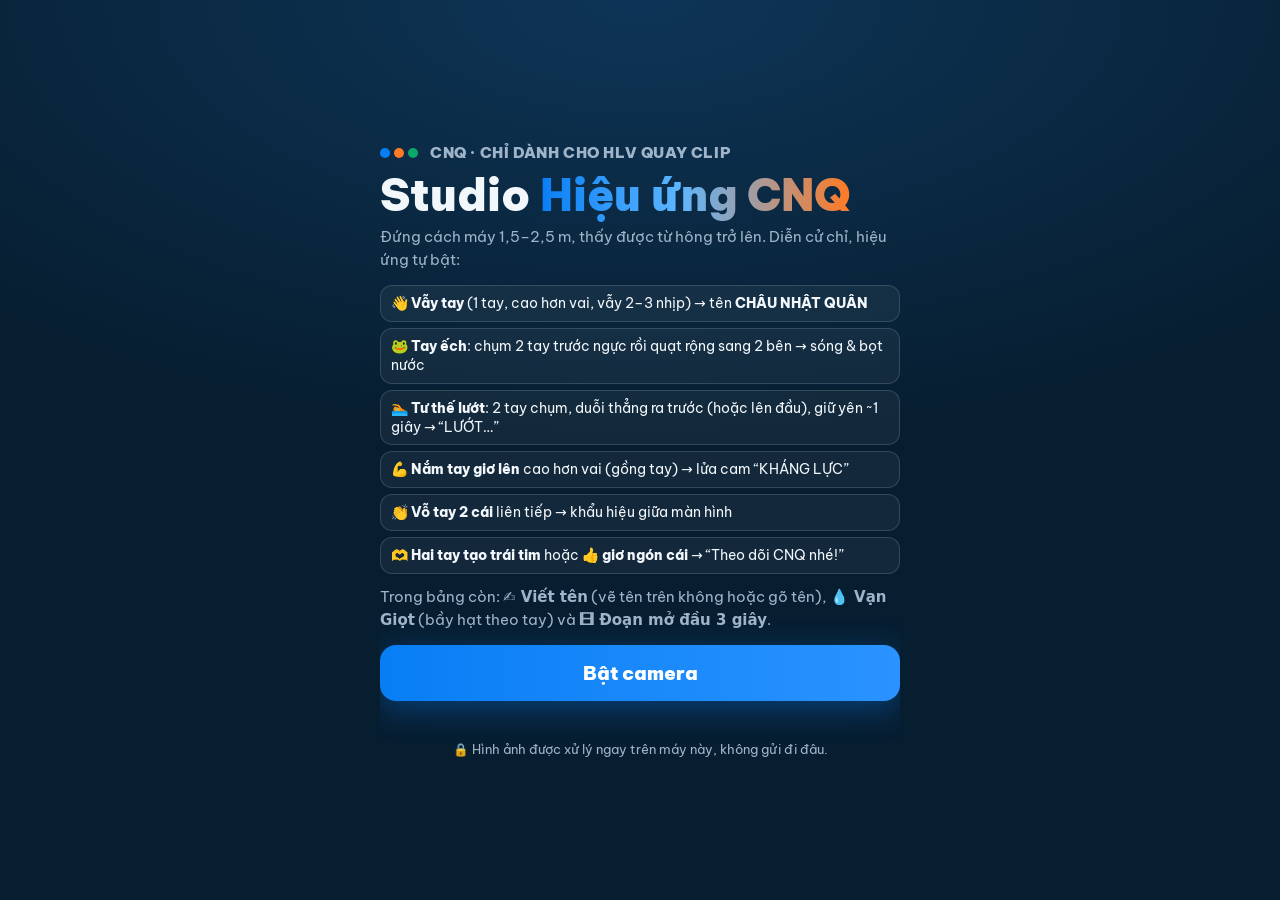
==== commit 08ed1658: "Studio CNQ: bầy hạt (Phép viết tên, Vạn Giọt), nền tối, đoạn mở đầu 3 giây Co-Authored-By: Claude Op" ====
--- a/hieu-ung/index.html
+++ b/hieu-ung/index.html
@@ -61,6 +61,10 @@
   .seg button{border:0;background:transparent;color:var(--text);padding:9px 12px;font:800 14px var(--font);cursor:pointer}
   .seg button.on{background:var(--blue)}
   .lbl{color:var(--muted);font-weight:600;font-size:13px}
+  .seg.wide{display:flex;width:100%}
+  .seg.wide button{flex:1;padding:9px 6px}
+  .opts textarea{width:100%;background:rgba(255,255,255,.08);border:1px solid var(--line);color:#fff;border-radius:10px;padding:8px;font:600 14px var(--font);resize:vertical}
+  .opts label input[type=text]{flex:1}
   .fx{display:grid;grid-template-columns:1fr 1fr;gap:6px;margin-top:8px}
   .fxi{display:flex;align-items:center;gap:6px;border:1px solid var(--line);border-radius:12px;padding:6px 6px 6px 8px;background:rgba(255,255,255,.04)}
   .fxi label{flex:1;display:flex;gap:6px;align-items:center;cursor:pointer;font-weight:800;font-size:13px;line-height:1.2}
@@ -108,6 +112,7 @@
       <li>👏 <b>Vỗ tay 2 cái</b> liên tiếp → khẩu hiệu giữa màn hình</li>
       <li>🫶 <b>Hai tay tạo trái tim</b> hoặc 👍 <b>giơ ngón cái</b> → “Theo dõi CNQ nhé!”</li>
     </ul>
+    <p class="lead" style="margin-top:-4px">Trong bảng còn: <b>✍️ Viết tên</b> (vẽ tên trên không hoặc gõ tên), <b>💧 Vạn Giọt</b> (bầy hạt theo tay) và <b>🎞 Đoạn mở đầu 3 giây</b>.</p>
     <button id="startBtn" class="big">Bật camera</button>
     <div id="startMsg"></div>
     <div class="priv">🔒 Hình ảnh được xử lý ngay trên máy này, không gửi đi đâu.</div>
@@ -126,7 +131,38 @@
     <button class="btn" id="flipBtn">🔄 Đổi camera</button>
     <button class="btn" id="fsBtn">⛶</button>
   </div>
-  <div class="fx" id="fxList"></div>
+  <div class="row">
+    <div class="seg wide" id="modeSeg"><button data-m="fx" class="on">✨ Hiệu ứng</button><button data-m="write">✍️ Viết tên</button><button data-m="drops">💧 Vạn Giọt</button></div>
+  </div>
+  <div class="row">
+    <span class="lbl">Hạt</span>
+    <div class="seg" id="styleSeg"><button data-s="sword">⚔️ Kiếm</button><button data-s="drop" class="on">💧 Giọt nước</button></div>
+    <button class="btn" id="bgBtn">🌙 Nền tối</button>
+  </div>
+  <div id="secFx"><div class="fx" id="fxList"></div></div>
+  <div id="secWrite" style="display:none">
+    <div class="row"><div class="seg wide" id="wkSeg"><button data-k="A" class="on">A · Viết trên không</button><button data-k="B">B · Gõ tên</button></div></div>
+    <div id="wA">
+      <div class="hint">☝️ Giơ <b>ngón trỏ</b> = vẽ · ✊ <b>nắm tay</b> = dừng vẽ · 🖐 <b>xòe bàn tay</b> = hạt xếp theo nét, giữ 3 giây rồi tan.</div>
+      <div class="row"><button class="btn primary grow" id="formBtn">▶ Xếp theo nét</button><button class="btn grow" id="clearBtn">🧽 Xóa nét</button></div>
+    </div>
+    <div id="wB" style="display:none">
+      <div class="opts">
+        <label>Tên <input type="text" id="nmName" maxlength="24" value="Châu Nhật Quân" placeholder="Tối đa ~20 ký tự"></label>
+        <label>Dòng phụ <input type="text" id="nmSub" maxlength="40" value="Chúc mừng đã biết bơi!"></label>
+        <textarea id="nmList" rows="3" placeholder="Danh sách tên — mỗi dòng 1 tên, bấm “Tên kế tiếp” để đổi"></textarea>
+      </div>
+      <div class="hint">👋 <b>Vung tay</b> mạnh, hoặc ✊ <b>nắm tay rồi mở bung</b> 🖐 → hạt bay ra từ bàn tay, xếp thành tên.</div>
+      <div class="row"><button class="btn primary grow" id="nameBtn">▶ Xếp tên</button><button class="btn grow" id="nextBtn">⏭ Tên kế tiếp</button></div>
+    </div>
+  </div>
+  <div id="secDrops" style="display:none"><div class="fx" id="dropList"></div></div>
+  <div class="row">
+    <span class="lbl">🎞 Mở đầu 3s</span>
+    <button class="btn grow" id="introDark">▶ Nền tối</button>
+    <button class="btn grow" id="introCam">▶ Trên camera</button>
+    <label class="lbl" style="display:flex;gap:4px;align-items:center"><input type="checkbox" id="introRec" checked style="accent-color:#087EF5"> Ghi .mp4</label>
+  </div>
   <details>
     <summary>Tuỳ chọn thêm</summary>
     <div class="opts">
@@ -198,6 +234,7 @@
   g.addColorStop(0, 'rgba(7,30,49,0)'); g.addColorStop(1, 'rgba(7,30,49,0.55)');
   v.fillStyle = g; v.fillRect(0,0,W,H);
   fitStage();
+  initSwarm(); WR.strokes = []; SW.shape = null;
   try { localStorage.setItem('cnqfx-fmt', f); } catch(e){}
 }
 function fitStage(){
@@ -348,6 +385,7 @@
     np[k] = { x, y, z: lm[i].z, v, vx: o ? (x - o.x)/dtp : 0, vy: o ? (y - o.y)/dtp : 0 };
   }
   T.pose = np; T.poseAt = now;
+  recordWrists(now);
 }
 function onHands(res, now){
   const hs = [];
@@ -357,6 +395,7 @@
     const scale = Math.hypot(pts[9].x - pts[0].x, pts[9].y - pts[0].y);
     hs.push({ pts, wrist: pts[0], center: pts[9], gesture: g ? g.categoryName : 'None', score: g ? g.score : 0, scale });
   });
+  updatePrimaryHand(hs, now);
   if (hs.length || now - T.handsAt > 400){ T.hands = hs; }
   if (hs.length) T.handsAt = now;
 }
@@ -387,7 +426,7 @@
 }
 
 function detectGestures(now){
-  if (!armed) return;
+  if (!armed || mode !== 'fx' || SW.intro) return;
   const p = T.pose, hands = T.hands;
   const fistNow = hands.some(h => h.gesture === 'Closed_Fist' && h.score > 0.55);
   let dbg = '';
@@ -927,7 +966,8 @@
     const ts = Math.max(now, lastInfer + 1); lastInfer = ts;
     const t0 = performance.now();
     try {
-      if (tick % 3 !== 2) onPose(pose.detectForVideo(video, ts), now);
+      const poseTurn = mode === 'fx' ? tick % 3 !== 2 : tick % 3 === 2;
+      if (poseTurn) onPose(pose.detectForVideo(video, ts), now);
       else onHands(gesture.recognizeForVideo(video, ts), now);
     } catch(e){ console.warn(e); }
     tick++;
@@ -937,17 +977,22 @@
     if (now - T.poseAt > 400) T.pose = null;
     if (now - T.handsAt > 400) T.hands = [];
     detectGestures(now);
+    detectSwarm(now);
   }
   // vẽ camera
   ctx.globalAlpha = 1; ctx.globalCompositeOperation = 'source-over';
-  ctx.fillStyle = C.navy; ctx.fillRect(0, 0, W, H);
-  if (video.videoWidth){
-    ctx.save();
-    if (mirror){ ctx.translate(W, 0); ctx.scale(-1, 1); }
-    ctx.drawImage(video, vmap.ox, vmap.oy, vmap.dw, vmap.dh);
-    ctx.restore();
-  }
-  ctx.drawImage(vignette, 0, 0);
+  if (SW.bgDark) drawDarkBg(now);
+  else {
+    ctx.fillStyle = C.navy; ctx.fillRect(0, 0, W, H);
+    if (video.videoWidth){
+      ctx.save();
+      if (mirror){ ctx.translate(W, 0); ctx.scale(-1, 1); }
+      ctx.drawImage(video, vmap.ox, vmap.oy, vmap.dw, vmap.dh);
+      ctx.restore();
+    }
+    ctx.drawImage(vignette, 0, 0);
+  }
+  swarmFrame(dt, now);
   // hiệu ứng
   updateParticles(dt);
   if (active){
@@ -956,6 +1001,7 @@
     else EFFECTS[active.id].draw.call(EFFECTS[active.id], active, t, dt);
   }
   drawParticles();
+  if (SW.bgDark && !SW.intro) drawFingerDots();
   if ($('#optTag').checked) drawTag();
   if ($('#optDebug').checked) drawDebug();
   // thống kê
@@ -964,7 +1010,7 @@
   if (now - statusAt > 500){
     statusAt = now;
     $('#status').textContent = `Người: ${T.pose ? '✓' : '—'} · Bàn tay: ${T.hands.length} · ${fps} khung/giây` +
-      (Q < 1 ? ' · đã giảm hạt cho mượt' : '') + (armed ? '' : ' · đang đếm ngược');
+      (mode !== 'fx' ? ` · Hạt: ${SW.n} · Tay: ${({point:'chỉ ☝️',fist:'nắm ✊',open:'xòe 🖐',thumb:'👍',other:'…',none:'—'})[PH.has ? PH.cls : 'none'] || '…'}` : (Q < 1 ? ' · đã giảm hạt cho mượt' : '')) + (armed ? '' : ' · đang chờ');
   }
 }
 
@@ -1013,11 +1059,12 @@
   if (taps.length >= 3){ taps = []; setPanel($('#panel').classList.contains('hidden')); }
 });
 addEventListener('keydown', e => {
-  if (e.target.tagName === 'INPUT' && e.target.type === 'text') return;
+  if (e.target.tagName === 'TEXTAREA' || (e.target.tagName === 'INPUT' && e.target.type === 'text')) return;
   const k = e.key.toLowerCase();
   if (k === 'h') setPanel($('#panel').classList.contains('hidden'));
   else if (k === 'c') startShoot();
   else if (k === 'r') toggleRec();
+  else if (mode !== 'fx') swarmKey(k);
   else { const f = FX.find(f => f.key === k); if (f) testFx(f.id); }
 });
 
@@ -1097,9 +1144,676 @@
 $('#shareBtn').onclick = async () => { try { await navigator.share({ files:[lastFile], title:'Clip CNQ' }); } catch(e){} };
 $('#closeSave').onclick = () => { $('#saveBox').style.display = 'none'; $('#saveVid').pause(); };
 
+/* =================== BẦY HẠT: Phép viết tên · Vạn Giọt · Đoạn mở đầu =================== */
+const isMobile = matchMedia('(pointer:coarse)').matches || /Android|iPhone|iPad|Mobile/i.test(navigator.userAgent);
+const MAXN = 4000;
+const SW = {
+  nMax: isMobile ? 2600 : 4000, n: isMobile ? 1600 : 2800,
+  style: 'drop', state: 'float', t0: 0, alpha: 0, fade: 0,
+  center: { x: 360, y: 640 }, hasCenter: false, lastCenter: 0,
+  sphereC: { x: 360, y: 500 }, sphereTarget: null, sphereR: 72,
+  shape: null, paths: null, intro: null, bgDark: false, cost: 4,
+};
+let mode = 'fx', writeKind = 'A';
+const F32 = () => new Float32Array(MAXN);
+const X = F32(), Y = F32(), VX = F32(), VY = F32(), ANG = F32(), R1 = F32(), R2 = F32(), R3 = F32();
+const HX = F32(), HY = F32(), UX = F32(), UY = F32(), UZ = F32(), DEP = F32(), DL = F32();
+const COL = new Uint8Array(MAXN), TI = new Int32Array(MAXN);
+const swarmOn = () => mode !== 'fx' || !!SW.intro;
+
+/* --- ảnh hạt: giọt nước (5 màu) và kiếm sáng (atlas 32 góc × 5 màu) --- */
+const ANGS = 32, CELL = 40;
+let DSPR = [], SATLAS = null;
+function buildSprites(){
+  DSPR = [
+    sprite('rgba(235,248,255,1)', 'rgba(8,126,245,.8)'),     // 0 xanh CNQ
+    sprite('rgba(240,250,255,1)', 'rgba(86,180,255,.7)'),    // 1 xanh nhạt
+    sprite('rgba(255,236,215,1)', 'rgba(255,122,36,.8)'),    // 2 cam
+    sprite('rgba(255,255,255,1)', 'rgba(200,230,255,.6)'),   // 3 trắng
+    sprite('rgba(220,255,240,1)', 'rgba(10,167,109,.8)'),    // 4 xanh lá
+  ];
+  SATLAS = document.createElement('canvas'); SATLAS.width = ANGS*CELL; SATLAS.height = 5*CELL;
+  const g = SATLAS.getContext('2d');
+  const cols = [['#FFE07A','#B8901C'], ['#A6F5B8','#2A9A5A'], ['#FFC27A','#D9700E'], ['#FFFBEA','#D9C26A'], ['#7FE3B8','#0A8F5D']];
+  cols.forEach(([light, dark], ci) => {
+    for (let a = 0; a < ANGS; a++){
+      g.save(); g.translate(a*CELL + CELL/2, ci*CELL + CELL/2); g.rotate(a/ANGS*Math.PI*2);
+      g.shadowColor = light; g.shadowBlur = 6;
+      const gr = g.createLinearGradient(-5, 0, 17, 0); gr.addColorStop(0, light); gr.addColorStop(1, '#FFFFFF');
+      g.fillStyle = gr; g.beginPath(); g.moveTo(17, 0); g.lineTo(-5, -2.6); g.lineTo(-5, 2.6); g.closePath(); g.fill();
+      g.fillStyle = light; g.fillRect(-7.5, -6, 2.5, 12);
+      g.fillStyle = dark; g.fillRect(-14, -1.4, 6.5, 2.8);
+      g.beginPath(); g.arc(-15, 0, 2, 0, Math.PI*2); g.fill();
+      g.restore();
+    }
+  });
+}
+function rndHome(i){ HX[i] = W*(0.04 + 0.92*Math.random()); HY[i] = H*(0.06 + 0.88*Math.random()); }
+function initSwarm(){
+  for (let i = 0; i < MAXN; i++){
+    R1[i] = Math.random(); R2[i] = Math.random(); R3[i] = Math.random();
+    rndHome(i); X[i] = HX[i]; Y[i] = HY[i]; VX[i] = VY[i] = 0; ANG[i] = -Math.PI/2; DEP[i] = 1;
+    const u = Math.random()*2 - 1, th = Math.random()*Math.PI*2, s = Math.sqrt(1 - u*u);
+    UX[i] = s*Math.cos(th); UY[i] = u; UZ[i] = s*Math.sin(th);
+    const r = Math.random(); COL[i] = r < .55 ? 0 : r < .85 ? 1 : r < .96 ? 2 : 3;
+  }
+  SW.sphereR = BASE()*0.11; SW.center = { x: W/2, y: H/2 };
+}
+function setState(st){ SW.state = st; SW.t0 = performance.now(); }
+function idleState(){ return SW.intro ? 'float' : mode === 'write' ? 'follow' : 'float'; }
+function burst(cx, cy, power = 1){
+  for (let i = 0; i < SW.n; i++){
+    const dx = X[i] - cx, dy = Y[i] - cy, L = Math.hypot(dx, dy) || 1, sp = (250 + 800*R3[i])*power;
+    VX[i] += dx/L*sp + rnd(-90, 90); VY[i] += dy/L*sp + rnd(-90, 90);
+  }
+  SW.fade = 1;
+}
+function endShape(){
+  const sh = SW.shape;
+  burst(sh ? sh.cx : W/2, sh ? sh.cy : H/2);
+  if (sh && sh.kind === 'strokes'){ WR.strokes = []; WR.cur = null; }
+  SW.shape = null; setState(idleState());
+}
+
+/* --- lấy điểm từ hình vẽ ẩn (chữ, nét, giọt nước) --- */
+const OC = document.createElement('canvas');
+const octx = OC.getContext('2d', { willReadFrequently: true });
+function ocBegin(){
+  if (OC.width !== W || OC.height !== H){ OC.width = W; OC.height = H; }
+  octx.setTransform(1,0,0,1,0,0); octx.globalCompositeOperation = 'source-over'; octx.clearRect(0, 0, W, H);
+  return octx;
+}
+function samplePts(target, colorOf){
+  const d = octx.getImageData(0, 0, W, H).data;
+  let c2 = 0;
+  for (let y = 0; y < H; y += 2) for (let x = 0; x < W; x += 2) if (d[(y*W + x)*4 + 3] > 128) c2++;
+  if (!c2) return null;
+  const s = Math.max(2, Math.round(2*Math.sqrt(c2/target)));
+  const px = [], py = [], pc = [];
+  for (let y = 0; y < H; y += s) for (let x = 0; x < W; x += s){
+    const o = (y*W + x)*4;
+    if (d[o + 3] > 128){ px.push(x + (Math.random() - .5)*s*.6); py.push(y + (Math.random() - .5)*s*.6); pc.push(colorOf ? colorOf(d[o], d[o+1], d[o+2]) : -1); }
+  }
+  for (let i = px.length - 1; i > 0; i--){
+    const j = (Math.random()*(i + 1))|0;
+    [px[i], px[j]] = [px[j], px[i]]; [py[i], py[j]] = [py[j], py[i]]; [pc[i], pc[j]] = [pc[j], pc[i]];
+  }
+  return { px: Float32Array.from(px), py: Float32Array.from(py), pc: Int8Array.from(pc), count: px.length };
+}
+function makeShape(kind, pts, o = {}){
+  if (!pts || !pts.count) return false;
+  let sx = 0, sy = 0;
+  for (let j = 0; j < pts.count; j++){ sx += pts.px[j]; sy += pts.py[j]; }
+  SW.shape = Object.assign({ kind, cx: sx/pts.count, cy: sy/pts.count, launch: null, formT: 1, hold: 3, sub: '' }, pts, o);
+  for (let i = 0; i < MAXN; i++){
+    const j = i % pts.count; TI[i] = j;
+    DL[i] = o.delayOf ? o.delayOf(pts.px[j]) : 0;
+  }
+  setState('shape');
+  return true;
+}
+
+/* --- Tên (Kiểu B) --- */
+function layoutName(name){
+  name = name.normalize('NFC').trim();
+  let size = fitSize(name, BASE()*0.2, W*0.88), lines = [name];
+  if (size < BASE()*0.12 && name.includes(' ')){
+    let best = -1;
+    for (let i = 0; i < name.length; i++) if (name[i] === ' ' && (best < 0 || Math.abs(i - name.length/2) < Math.abs(best - name.length/2))) best = i;
+    lines = [name.slice(0, best), name.slice(best + 1)];
+    size = Math.min(fitSize(lines[0], BASE()*0.17, W*0.88), fitSize(lines[1], BASE()*0.17, W*0.88));
+  }
+  return { lines, size };
+}
+function drawNameTo(c, lay, cy){
+  c.font = `900 ${lay.size}px ${FONT}`; c.textAlign = 'center'; c.textBaseline = 'middle';
+  const lh = lay.size*1.12;
+  lay.lines.forEach((l, k) => c.fillText(l, W/2, cy + (k - (lay.lines.length - 1)/2)*lh));
+}
+function launchName(from){
+  if (SW.state === 'shape') return;
+  const name = $('#nmName').value.trim();
+  if (!name){ toast('Nhập tên trước đã'); return; }
+  const lay = layoutName(name), cy = H*(fmt === '916' ? 0.42 : 0.44);
+  const c = ocBegin(); c.fillStyle = '#fff'; drawNameTo(c, lay, cy);
+  from = from || (PH.has ? { x: PH.cx, y: PH.cy } : { x: W/2, y: H*0.85 });
+  makeShape('name', samplePts(SW.n*0.95), { launch: from, formT: 1.3, hold: 3.6, lay, ty: cy,
+    sub: $('#nmSub').value.trim(), delayOf: px => 0.12 + (px/W)*0.5 + Math.random()*0.12 });
+}
+/* --- Chữ CNQ (Vạn Giọt + mở đầu) --- */
+function shapeCNQ(sub = '', o = {}){
+  const c = ocBegin(), size = fitSize('CNQ', BASE()*0.46, W*0.8), cy = H*(fmt === '916' ? 0.43 : 0.44);
+  c.font = `900 ${size}px ${FONT}`; c.textBaseline = 'middle'; c.textAlign = 'left';
+  const ws = ['C','N','Q'].map(ch => c.measureText(ch).width), tot = ws.reduce((a, b) => a + b, 0);
+  let x = W/2 - tot/2;
+  ['#f00', '#0f0', '#00f'].forEach((col, k) => { c.fillStyle = col; c.fillText('CNQ'[k], x, cy); x += ws[k]; });
+  const colorOf = SW.style === 'drop' ? (r, g) => r > 128 ? 0 : g > 128 ? 2 : 4 : (r, g) => r > 128 ? 0 : g > 128 ? 2 : 1;
+  makeShape('cnq', samplePts(SW.n*0.95, colorOf), Object.assign({ formT: 0.9, hold: 2.6, sub, subY: cy + size*0.6, size }, o));
+}
+/* --- Giọt nước dễ thương --- */
+function shapeMascot(){
+  const c = ocBegin(), R = BASE()*0.2, cx = W/2, cy = H*(fmt === '916' ? 0.52 : 0.6);
+  const p = new Path2D();
+  p.moveTo(cx, cy - 2.0*R);
+  p.bezierCurveTo(cx + 0.25*R, cy - 1.45*R, cx + R, cy - 0.85*R, cx + R, cy);
+  p.arc(cx, cy, R, 0, Math.PI, false);
+  p.bezierCurveTo(cx - R, cy - 0.85*R, cx - 0.25*R, cy - 1.45*R, cx, cy - 2.0*R);
+  c.fillStyle = '#f00'; c.fill(p);
+  c.fillStyle = '#0f0';
+  for (const s of [-1, 1]){ c.beginPath(); c.arc(cx + s*0.6*R, cy + 0.22*R, 0.14*R, 0, Math.PI*2); c.fill(); }
+  c.globalCompositeOperation = 'destination-out';
+  for (const s of [-1, 1]){ c.beginPath(); c.ellipse(cx + s*0.36*R, cy - 0.12*R, 0.13*R, 0.17*R, 0, 0, Math.PI*2); c.fill(); }
+  c.lineWidth = 0.09*R; c.lineCap = 'round';
+  c.beginPath(); c.arc(cx, cy + 0.08*R, 0.26*R, 0.18*Math.PI, 0.82*Math.PI); c.stroke();
+  c.globalCompositeOperation = 'source-over'; c.fillStyle = '#00f';
+  for (const s of [-1, 1]){ c.beginPath(); c.arc(cx + s*0.36*R - 0.04*R, cy - 0.18*R, 0.055*R, 0, Math.PI*2); c.fill(); }
+  const colorOf = (r, g, b) => b > 128 ? 3 : g > 128 ? 2 : -1;
+  makeShape('mascot', samplePts(SW.n*0.95, colorOf), { formT: 1.0, hold: 2.4 });
+}
+
+/* --- Viết tay trên không (Kiểu A) --- */
+const WR = { strokes: [], cur: null, drawing: false, fistAt: 0, lastSwing: 0 };
+function strokeLen(){
+  let L = 0;
+  for (const s of WR.strokes) for (let i = 1; i < s.length; i++) L += dist(s[i], s[i-1]);
+  return L;
+}
+function strokesPath(c){
+  for (const s of WR.strokes){
+    if (!s.length) continue;
+    c.moveTo(s[0].x, s[0].y);
+    if (s.length === 1){ c.lineTo(s[0].x + 0.1, s[0].y); continue; }
+    for (let i = 1; i < s.length - 1; i++){ const m = mid(s[i], s[i+1]); c.quadraticCurveTo(s[i].x, s[i].y, m.x, m.y); }
+    c.lineTo(s[s.length-1].x, s[s.length-1].y);
+  }
+}
+function formStrokes(){
+  if (SW.state === 'shape') return;
+  if (strokeLen() < 40){ toast('Chưa có nét — giơ ngón trỏ để vẽ trước'); return; }
+  WR.drawing = false; WR.cur = null;
+  const c = ocBegin(); c.strokeStyle = '#fff'; c.lineWidth = 14; c.lineCap = 'round'; c.lineJoin = 'round';
+  c.beginPath(); strokesPath(c); c.stroke();
+  makeShape('strokes', samplePts(SW.n*0.95), { formT: 1.0, hold: 3.0 });
+}
+function clearStrokes(){ WR.strokes = []; WR.cur = null; }
+function drawStrokes(now){
+  if (!WR.strokes.length) return;
+  let a = 1;
+  if (SW.state === 'shape' && SW.shape && SW.shape.kind === 'strokes') a = clamp(1 - (now - SW.t0)/600, 0, 1);
+  if (a <= 0) return;
+  const sword = SW.style === 'sword';
+  ctx.save(); ctx.globalAlpha = a; ctx.lineCap = 'round'; ctx.lineJoin = 'round';
+  ctx.beginPath(); strokesPath(ctx);
+  ctx.globalCompositeOperation = 'lighter';
+  ctx.strokeStyle = sword ? 'rgba(255,200,60,.35)' : 'rgba(8,126,245,.45)'; ctx.lineWidth = 24; ctx.stroke();
+  ctx.strokeStyle = sword ? 'rgba(255,233,160,.9)' : 'rgba(150,210,255,.9)'; ctx.lineWidth = 8; ctx.stroke();
+  ctx.strokeStyle = '#FFFFFF'; ctx.lineWidth = 3; ctx.stroke();
+  ctx.restore();
+}
+
+/* --- Bàn tay chính (làm mượt đầu ngón trỏ) --- */
+const PH = { has: false, seen: 0, x: 0, y: 0, cx: 0, cy: 0, mx: 0, my: 0, mcx: 0, mcy: 0, vx: 0, vy: 0, cls: 'none', pend: '', pc: 0, up: false };
+function fingerRatio(h, tip, mcp){ return dist(h.pts[0], h.pts[tip]) / (dist(h.pts[0], h.pts[mcp]) || 1); }
+function classifyHand(h){
+  if (h.gesture === 'Thumb_Up' && h.score > .5) return 'thumb';
+  const r = [fingerRatio(h, 8, 5), fingerRatio(h, 12, 9), fingerRatio(h, 16, 13), fingerRatio(h, 20, 17)];
+  const ext = r.map(v => v > 1.55), curl = r.map(v => v < 1.3);
+  if (h.gesture === 'Pointing_Up' && h.score > .5) return 'point';
+  if (ext[0] && curl[1] && curl[2]) return 'point';
+  if (h.gesture === 'Closed_Fist' && h.score > .5) return 'fist';
+  if (h.gesture === 'Open_Palm' && h.score > .5) return 'open';
+  if (curl.every(Boolean)) return 'fist';
+  if (ext.every(Boolean)) return 'open';
+  return 'other';
+}
+function updatePrimaryHand(hs, now){
+  for (const h of hs){ h.cls = classifyHand(h); h.tip = h.pts[8]; }
+  if (!hs.length) return;
+  const ref = { x: PH.mcx, y: PH.mcy };
+  const best = PH.has ? hs.reduce((a, b) => dist(a.center, ref) < dist(b.center, ref) ? a : b) : hs.reduce((a, b) => a.scale > b.scale ? a : b);
+  if (!PH.has){ PH.x = best.tip.x; PH.y = best.tip.y; PH.cx = best.center.x; PH.cy = best.center.y; PH.vx = PH.vy = 0; }
+  PH.has = true; PH.seen = now;
+  PH.mx = best.tip.x; PH.my = best.tip.y; PH.mcx = best.center.x; PH.mcy = best.center.y;
+  PH.up = best.pts[8].y < best.pts[5].y - 0.6*best.scale;
+  if (best.cls === PH.pend) PH.pc++; else { PH.pend = best.cls; PH.pc = 1; }
+  if (PH.pc >= 2) PH.cls = best.cls;
+}
+function smoothPrimaryHand(dt, now){
+  if (!PH.has) return;
+  if (now - PH.seen > 350){ PH.has = false; PH.cls = 'none'; PH.pend = ''; return; }
+  const f = 1 - Math.exp(-dt*22), ox = PH.cx, oy = PH.cy;
+  PH.x += (PH.mx - PH.x)*f; PH.y += (PH.my - PH.y)*f;
+  PH.cx += (PH.mcx - PH.cx)*f; PH.cy += (PH.mcy - PH.cy)*f;
+  PH.vx = PH.vx*0.7 + (PH.cx - ox)/Math.max(dt, 0.008)*0.3; PH.vy = PH.vy*0.7 + (PH.cy - oy)/Math.max(dt, 0.008)*0.3;
+  // nét vẽ theo đầu ngón trỏ
+  if (WR.drawing){
+    if (!WR.cur){ WR.cur = []; WR.strokes.push(WR.cur); }
+    const lastP = WR.cur[WR.cur.length - 1];
+    if (!lastP || dist(lastP, PH) > 3) WR.cur.push({ x: PH.x, y: PH.y });
+    let total = 0; for (const s of WR.strokes) total += s.length;
+    if (total > 3000) WR.drawing = false;
+  }
+}
+/* lịch sử cổ tay (cho dòng chảy theo đường quạt tay) */
+const WH = [];
+function recordWrists(now){
+  const p = T.pose;
+  if (p && vis(p.lW) && vis(p.rW)) WH.push({ t: now, l: { x: p.lW.x, y: p.lW.y }, r: { x: p.rW.x, y: p.rW.y } });
+  while (WH.length && now - WH[0].t > 2500) WH.shift();
+}
+
+/* --- Nhận cử chỉ cho bầy hạt --- */
+const SG = { lastTogether: 0 };
+function detectSwarm(now){
+  if (!armed || SW.intro || mode === 'fx') return;
+  const cls = PH.has ? PH.cls : 'none';
+  const busy = SW.state === 'shape' || SW.state === 'wave' || SW.state === 'stream';
+  const p = T.pose;
+  let M = null;
+  if (p && vis(p.lS) && vis(p.rS)){ M = bodyMetrics(p); if (M.U < 18) M = null; }
+  let dbg = `tay:${cls} `;
+  if (mode === 'write'){
+    if (writeKind === 'A'){
+      WR.drawing = cls === 'point' && !busy;
+      if (!WR.drawing) WR.cur = null;
+      if (hold('wOpen', cls === 'open' && !busy, now, 350)){ resetHold('wOpen'); if (strokeLen() > 40) formStrokes(); }
+    } else {
+      WR.drawing = false;
+      if (hold('bFist', cls === 'fist', now, 220)) WR.fistAt = now;
+      if (cls === 'open' && WR.fistAt && now - WR.fistAt < 1000 && !busy){ WR.fistAt = 0; launchName({ x: PH.cx, y: PH.cy }); }
+      if (M && !busy && now - WR.lastSwing > 1500){
+        for (const w of [p.lW, p.rW]){
+          if (vis(w) && w.y < M.S.y + 0.6*M.U && Math.hypot(w.vx, w.vy) > 5.5*M.U){ WR.lastSwing = now; launchName({ x: w.x, y: w.y }); break; }
+        }
+      }
+    }
+    G.dbg = dbg; return;
+  }
+  // ---- Vạn Giọt ----
+  if (busy){ G.dbg = dbg + '(đang diễn)'; return; }
+  if (M){
+    const over = vis(p.lW) && vis(p.rW) && p.lW.y < p.nose.y - 0.3*M.U && p.rW.y < p.nose.y - 0.3*M.U;
+    if (hold('dOver', over, now, 500)){ resetHold('dOver'); shapeMascot(); return; }
+  }
+  if (hold('dPoint', cls === 'point' && PH.up, now, 1000)){ resetHold('dPoint'); shapeCNQ(); return; }
+  if (hold('dFist', cls === 'fist', now, 250) && SW.state !== 'sphere'){
+    SW.sphereC = { x: PH.cx, y: PH.cy }; setState('sphere');
+  }
+  if (SW.state === 'sphere' && cls === 'fist') SW.sphereTarget = { x: PH.cx, y: PH.cy };
+  let preparing = false;
+  if (M && vis(p.lW) && vis(p.rW)){
+    const dW = dist(p.lW, p.rW), wy = (p.lW.y + p.rW.y)/2;
+    const speed = Math.max(Math.hypot(p.lW.vx, p.lW.vy), Math.hypot(p.rW.vx, p.rW.vy));
+    preparing = (dW < 1.0*M.U && wy < M.S.y + 1.2*M.U) || speed > 2*M.U;
+    const together = dW < 1.0*M.U && wy > M.S.y - 1.2*M.U && wy < M.Hm.y + 0.3*M.U;
+    if (together) SG.lastTogether = now;
+    const opp = Math.sign(p.lW.x - M.S.x) !== Math.sign(p.rW.x - M.S.x);
+    const spread = dW > 2.2*M.U && opp;
+    const since = now - SG.lastTogether;
+    dbg += `hai tay:${together ? 'chụm' : spread ? 'dang' : '–'} `;
+    if (spread && SG.lastTogether && since > 100 && since < 1400){
+      SG.lastTogether = 0;
+      if (SW.state === 'sphere') startWave(); else startStream(since);
+      G.dbg = dbg; return;
+    }
+  }
+  const openMs = SW.state === 'sphere' ? 450 : 300;
+  if (hold('dOpen', cls === 'open' && !(SW.state === 'sphere' && preparing), now, openMs) && SW.state !== 'float'){
+    resetHold('dOpen');
+    if (SW.state === 'sphere') burst(SW.sphereC.x, SW.sphereC.y, 0.6);
+    setState('float');
+  }
+  G.dbg = dbg;
+}
+function startSphere(){
+  SW.sphereC = PH.has ? { x: PH.cx, y: PH.cy } : { x: W/2, y: H*0.45 };
+  SW.sphereTarget = { ...SW.sphereC }; setState('sphere');
+}
+function startWave(){
+  if (SW.state === 'sphere') burst(SW.sphereC.x, SW.sphereC.y, 0.5);
+  setState('wave');
+}
+function resample(pts, m){
+  const out = new Float32Array(m*2);
+  const cum = [0];
+  for (let i = 1; i < pts.length; i++) cum.push(cum[i-1] + dist(pts[i], pts[i-1]));
+  const L = cum[cum.length - 1] || 1;
+  let j = 0;
+  for (let k = 0; k < m; k++){
+    const d = L*k/(m - 1);
+    while (j < pts.length - 2 && cum[j+1] < d) j++;
+    const seg = (cum[j+1] - cum[j]) || 1, f = clamp((d - cum[j])/seg, 0, 1);
+    const a = pts[j], b = pts[Math.min(j+1, pts.length - 1)];
+    out[2*k] = a.x + (b.x - a.x)*f; out[2*k+1] = a.y + (b.y - a.y)*f;
+  }
+  return out;
+}
+function startStream(sinceMs){
+  const now = performance.now();
+  let seg = sinceMs ? WH.filter(e => e.t >= now - sinceMs - 150) : [];
+  let L = seg.map(e => e.l), R = seg.map(e => e.r);
+  const len = a => a.reduce((s, q, i) => i ? s + dist(q, a[i-1]) : 0, 0);
+  if (L.length < 3 || len(L) < 60 || len(R) < 60){
+    const cx = W/2, cy = H*0.48, arc = (sx) => Array.from({ length: 12 }, (_, i) => {
+      const t = i/11; return { x: cx + sx*(20 + t*W*0.42), y: cy - Math.sin(t*Math.PI)*H*0.06 + t*H*0.02 };
+    });
+    L = arc(-1); R = arc(1);
+  }
+  SW.paths = [resample(L, 48), resample(R, 48)];
+  setState('stream');
+}
+
+/* --- Đoạn mở đầu 3 giây --- */
+async function playIntro(variant){
+  if (SW.intro || !stream) return;
+  const rec = $('#introRec').checked && canRecord() && !(recorder && recorder.state === 'recording');
+  setPanel(false); active = null;
+  const prevBg = SW.bgDark;
+  SW.bgDark = variant === 'dark';
+  armed = false;
+  if (rec) await startRec();
+  for (let i = 0; i < SW.n; i++){ X[i] = rnd(-0.1*W, 1.1*W); Y[i] = rnd(-0.1*H, 1.1*H); VX[i] = rnd(-60, 60); VY[i] = rnd(-60, 60); }
+  SW.shape = null; SW.alpha = 0; SW.fade = 0;
+  SW.intro = { t0: performance.now(), stage: 0, rec, prevBg, mul: 0, sphere: 0.3 };
+  setState('float');
+}
+function introTick(now){
+  const I = SW.intro, t = (now - I.t0)/1000;
+  if (I.stage === 0 && t > 0.45){ I.stage = 1; SW.sphereC = { x: W/2, y: H*0.45 }; SW.sphereTarget = { ...SW.sphereC }; setState('sphere'); }
+  if (I.stage === 1 && t > 1.3){ I.stage = 2; burst(W/2, H*0.45, 0.45); shapeCNQ('Châu Nhật Quân', { formT: 0.45, hold: 0.75 }); }
+  I.sphere = clamp((t - 0.45)/0.6, 0.25, 1);
+  I.mul = t < 0.3 ? t/0.3 : t > 2.55 ? clamp((3.0 - t)/0.45, 0, 1) : 1;
+  if (t > 3.05){
+    if (I.rec) stopRec();
+    SW.bgDark = I.prevBg; SW.intro = null; armed = true; SW.alpha = 0; setState(idleState());
+    if (!I.rec) setPanel(true);
+  }
+}
+
+/* --- Cập nhật vật lý bầy hạt --- */
+function swarmUpdate(dt, now){
+  if (SW.intro) introTick(now);
+  let ts = (now - SW.t0)/1000;
+  const sh = SW.shape;
+  if (SW.state === 'shape' && sh && ts > sh.formT + sh.hold){ endShape(); ts = 0; }
+  if (SW.state === 'wave' && ts > 2.6){ setState(idleState()); SW.fade = 1; ts = 0; }
+  if (SW.state === 'stream' && ts > 2.4){ burst(W/2, H/2, 0.3); setState(idleState()); ts = 0; }
+  const st = SW.state, n = SW.n, gt = now/1000, sword = SW.style === 'sword';
+  // tâm bám tay
+  const f = 1 - Math.exp(-dt*8);
+  if (PH.has){
+    const tx = WR.drawing ? PH.x : PH.cx, ty = WR.drawing ? PH.y : PH.cy;
+    if (!SW.hasCenter){ SW.center = { x: tx, y: ty }; }
+    SW.center.x += (tx - SW.center.x)*f; SW.center.y += (ty - SW.center.y)*f;
+    SW.hasCenter = true; SW.lastCenter = now;
+  } else if (now - SW.lastCenter > 900) SW.hasCenter = false;
+  if (SW.sphereTarget){ const g = 1 - Math.exp(-dt*12); SW.sphereC.x += (SW.sphereTarget.x - SW.sphereC.x)*g; SW.sphereC.y += (SW.sphereTarget.y - SW.sphereC.y)*g; }
+  SW.fade = Math.max(0, SW.fade - dt/1.6);
+  let tgtA = st === 'float' ? (SW.bgDark ? 0.75 : 0.55) : st === 'follow' ? 0.85 : 1;
+  if (SW.intro) tgtA = SW.intro.mul;
+  SW.alpha += (tgtA - SW.alpha)*(1 - Math.exp(-dt*(SW.intro ? 20 : 4)));
+  // tay khuấy hạt
+  const stir = [];
+  if (st === 'float' || st === 'follow'){
+    const add = (x, y, vx, vy) => { if (vx*vx + vy*vy > 150*150){ const r = BASE()*0.2; stir.push({ x, y, vx, vy, r, r2: r*r }); } };
+    const p = T.pose;
+    if (p){ if (vis(p.lW)) add(p.lW.x, p.lW.y, p.lW.vx, p.lW.vy); if (vis(p.rW)) add(p.rW.x, p.rW.y, p.rW.vx, p.rW.vy); }
+    else if (PH.has) add(PH.cx, PH.cy, PH.vx, PH.vy);
+  }
+  const R = SW.sphereR*(SW.intro ? SW.intro.sphere*1.25 : 1);
+  const rot = ts*1.9, cr = Math.cos(rot), sr = Math.sin(rot), ct = Math.cos(0.4), stt = Math.sin(0.4);
+  const cx = SW.center.x, cy = SW.center.y, fr = BASE()*0.17, follow = st === 'follow' && SW.hasCenter;
+  const scx = SW.sphereC.x, scy = SW.sphereC.y;
+  const waveX = -0.3*W + 1.6*W*(ts/2.4), waveW = 0.2*W, waveBase = H*0.72;
+  const paths = SW.paths, TAU = Math.PI*2;
+  for (let i = 0; i < n; i++){
+    const r1 = R1[i], r2 = R2[i], r3 = R3[i];
+    let tx, ty, k, damp = 1.3, dep = 1;
+    if (follow){
+      const a = r1*TAU + gt*(0.6 + r2*1.2)*(r3 > 0.5 ? 1 : -1), rad = fr*(0.12 + 0.88*Math.sqrt(r2));
+      tx = cx + Math.cos(a)*rad; ty = cy + Math.sin(a)*rad; k = 4 + 14*r3*r3; damp = 1.0;
+    } else if (st === 'sphere'){
+      const x1 = UX[i]*cr - UZ[i]*sr, z1 = UX[i]*sr + UZ[i]*cr;
+      const y2 = UY[i]*ct - z1*stt, z2 = UY[i]*stt + z1*ct, rr = R*(0.82 + 0.18*r1);
+      tx = scx + x1*rr; ty = scy + y2*rr; dep = 0.35 + 0.65*(z2 + 1)/2; k = 30 + 20*r3;
+    } else if (st === 'wave'){
+      const x0 = -0.08*W + r1*1.16*W, g = Math.exp(-Math.pow((x0 - waveX)/waveW, 2));
+      tx = x0 + g*30; ty = waveBase - H*0.26*g*(1 - r2*0.85) + Math.sin(x0/60 + ts*6 + r3*3)*12 + r2*H*0.1; k = 24; damp = 1.2;
+    } else if (st === 'stream' && paths){
+      const P = paths[r1 < 0.5 ? 0 : 1], m = P.length/2, s = (r2 + ts*0.75) % 1, fi = s*(m - 1), j = fi|0, fj = fi - j, j2 = Math.min(j + 1, m - 1);
+      const ax0 = P[2*j], ay0 = P[2*j+1], dx = P[2*j2] - ax0, dy = P[2*j2+1] - ay0, L = Math.hypot(dx, dy) || 1, off = (r3 - 0.5)*(20 + 60*s);
+      tx = ax0 + dx*fj - dy/L*off; ty = ay0 + dy*fj + dx/L*off; k = 40; damp = 1.1;
+      if (s < 0.04){ X[i] = tx; Y[i] = ty; VX[i] *= 0.2; VY[i] *= 0.2; }
+      dep = Math.min(1, s*12, (1 - s)*5);
+    } else if (st === 'shape' && sh){
+      const j = TI[i];
+      if (sh.launch && ts < DL[i]){ tx = sh.launch.x + Math.cos(r1*TAU)*18; ty = sh.launch.y + Math.sin(r1*TAU)*18; k = 90; damp = 1.4; }
+      else {
+        tx = sh.px[j] + Math.sin(gt*2.5 + r1*40)*1.2; ty = sh.py[j] + Math.cos(gt*2.2 + r2*40)*1.2;
+        k = ts < DL[i] + 0.6 ? 45 + 30*r3 : 110; damp = 1.5;
+      }
+    } else {
+      tx = HX[i] + Math.sin(gt*0.5 + r1*30)*45*(0.4 + r2); ty = HY[i] + Math.cos(gt*0.4 + r2*30)*45*(0.4 + r3); k = 1.5 + 2*r3; damp = 1.2;
+    }
+    DEP[i] = dep;
+    const c = damp*Math.sqrt(k);
+    let vx = VX[i], vy = VY[i];
+    let ax = (tx - X[i])*k - vx*c, ay = (ty - Y[i])*k - vy*c;
+    for (let s = 0; s < stir.length; s++){
+      const q = stir[s], dx = X[i] - q.x, dy = Y[i] - q.y, d2 = dx*dx + dy*dy;
+      if (d2 < q.r2){ const w = 1 - Math.sqrt(d2)/q.r; ax += q.vx*w*6; ay += q.vy*w*6; }
+    }
+    vx += ax*dt; vy += ay*dt;
+    const sp2 = vx*vx + vy*vy;
+    if (sp2 > 9e6){ const sc = 3000/Math.sqrt(sp2); vx *= sc; vy *= sc; }
+    VX[i] = vx; VY[i] = vy; X[i] += vx*dt; Y[i] += vy*dt;
+    if (sword){
+      const want = sp2 > 6400 ? Math.atan2(vy, vx) : (st === 'shape' ? -Math.PI/2 : ANG[i]);
+      let d = want - ANG[i]; d = ((d + Math.PI) % TAU + TAU) % TAU - Math.PI;
+      ANG[i] += d*Math.min(1, dt*10);
+    }
+  }
+}
+function swarmDraw(){
+  const n = SW.n, sh = SW.shape, shapeOn = SW.state === 'shape' && sh;
+  const fadeMul = SW.fade > 0 ? 1 - 0.65*Math.sin(Math.PI*(1 - SW.fade)) : 1;
+  const A = SW.alpha*fadeMul;
+  if (A < 0.01) return;
+  ctx.globalCompositeOperation = 'lighter';
+  if (SW.style === 'drop'){
+    const pB = new Path2D(), pO = new Path2D();
+    for (let i = 0; i < n; i++){
+      const vx = VX[i], vy = VY[i];
+      if (vx*vx + vy*vy > 90000){ const p = COL[i] === 2 ? pO : pB; p.moveTo(X[i], Y[i]); p.lineTo(X[i] - vx*0.035, Y[i] - vy*0.035); }
+    }
+    ctx.globalAlpha = A*0.5; ctx.lineWidth = 2; ctx.lineCap = 'round';
+    ctx.strokeStyle = 'rgb(120,195,255)'; ctx.stroke(pB);
+    ctx.strokeStyle = 'rgb(255,150,80)'; ctx.stroke(pO);
+    const sm = shapeOn ? 0.9 : 1;
+    if (!SW.bgDark) ctx.globalCompositeOperation = 'source-over';
+    for (let i = 0; i < n; i++){
+      const x = X[i], y = Y[i];
+      if (x < -20 || y < -20 || x > W + 20 || y > H + 20) continue;
+      const pc = shapeOn ? sh.pc[TI[i]] : -1, c = pc >= 0 ? pc : COL[i];
+      const s = (3.2 + 4.2*R3[i])*sm;
+      ctx.globalAlpha = A*DEP[i]*(0.6 + 0.4*R2[i]);
+      ctx.drawImage(DSPR[c], x - s, y - s, s*2, s*2);
+    }
+  } else {
+    ctx.globalCompositeOperation = 'source-over';
+    for (let i = 0; i < n; i++){
+      const x = X[i], y = Y[i];
+      if (x < -30 || y < -30 || x > W + 30 || y > H + 30) continue;
+      const pc = shapeOn ? sh.pc[TI[i]] : -1, c = pc >= 0 ? pc : COL[i];
+      const s = shapeOn ? 20 + 8*R3[i] : 22 + 14*R3[i];
+      let ai = Math.round(ANG[i]/(Math.PI*2)*ANGS) % ANGS; if (ai < 0) ai += ANGS;
+      ctx.globalAlpha = A*DEP[i]*(0.7 + 0.3*R2[i]);
+      ctx.drawImage(SATLAS, ai*CELL, c*CELL, CELL, CELL, x - s/2, y - s/2, s, s);
+    }
+  }
+  ctx.globalAlpha = 1; ctx.globalCompositeOperation = 'source-over';
+}
+function subPill(text, y, size, a){
+  if (!text || a <= 0) return;
+  ctx.save(); ctx.globalAlpha = a;
+  const s = fitSize(text, size, W*0.84, 800); setFont(s, 800);
+  const tw = ctx.measureText(text).width, bw = tw + s*1.4, bh = s*1.9;
+  ctx.fillStyle = 'rgba(7,30,49,.8)'; roundRect(W/2 - bw/2, y - bh/2, bw, bh, bh/2); ctx.fill();
+  const g = ctx.createLinearGradient(W/2 - bw/2, 0, W/2 + bw/2, 0);
+  g.addColorStop(0, C.blue); g.addColorStop(0.55, C.orange); g.addColorStop(1, C.green);
+  ctx.lineWidth = 3; ctx.strokeStyle = g; ctx.stroke();
+  ctx.fillStyle = '#fff'; ctx.textAlign = 'center'; ctx.textBaseline = 'middle'; ctx.fillText(text, W/2, y + 1);
+  ctx.restore();
+}
+function drawSwarmOverlay(now){
+  const sh = SW.shape;
+  if (!sh || SW.state !== 'shape') return;
+  const ts = (now - SW.t0)/1000;
+  const out = clamp((sh.formT + sh.hold - ts)/0.4, 0, 1)*(SW.intro ? SW.intro.mul : 1);
+  if (sh.kind === 'name'){
+    const formed = clamp((ts - sh.formT*0.8)/0.6, 0, 1);
+    ctx.save(); ctx.globalAlpha = 0.2*formed*out; ctx.fillStyle = '#fff'; drawNameTo(ctx, sh.lay, sh.ty); ctx.restore();
+    const subA = clamp((ts - sh.formT)/0.5, 0, 1)*out;
+    const yb = sh.ty + (sh.lay.lines.length/2)*sh.lay.size*1.12 + BASE()*0.06;
+    subPill(sh.sub, yb, BASE()*0.055, subA);
+  } else if (sh.kind === 'cnq' && sh.sub){
+    subPill(sh.sub, sh.subY + BASE()*0.03, BASE()*0.06, clamp((ts - sh.formT)/0.35, 0, 1)*out);
+  }
+}
+/* --- Nền tối: ánh sao + bọt nước mờ --- */
+const AMB = Array.from({ length: 70 }, () => ({ x: Math.random(), y: Math.random(), r: rnd(0.6, 2.2), sp: rnd(0.01, 0.04), ph: rnd(0, 6.28), b: Math.random() < 0.4 }));
+let darkGlow = null;
+function drawDarkBg(now){
+  ctx.fillStyle = C.navy; ctx.fillRect(0, 0, W, H);
+  if (!darkGlow || darkGlow.width !== W || darkGlow.height !== H){
+    darkGlow = document.createElement('canvas'); darkGlow.width = W; darkGlow.height = H;
+    const g = darkGlow.getContext('2d'), gr = g.createRadialGradient(W/2, H*0.42, 10, W/2, H*0.45, Math.hypot(W, H)*0.55);
+    gr.addColorStop(0, 'rgba(14,53,87,.9)'); gr.addColorStop(1, 'rgba(7,30,49,0)');
+    g.fillStyle = gr; g.fillRect(0, 0, W, H);
+  }
+  ctx.drawImage(darkGlow, 0, 0);
+  const t = now/1000;
+  for (const a of AMB){
+    if (a.b){
+      const y = ((a.y - t*a.sp) % 1 + 1) % 1, x = a.x + Math.sin(t*0.6 + a.ph)*0.012;
+      ctx.globalAlpha = 0.18; ctx.strokeStyle = '#9FD3FF'; ctx.lineWidth = 1.5;
+      ctx.beginPath(); ctx.arc(x*W, y*H, a.r*4, 0, Math.PI*2); ctx.stroke();
+    } else {
+      ctx.globalAlpha = 0.12 + 0.35*(0.5 + 0.5*Math.sin(t*1.4 + a.ph*3));
+      ctx.fillStyle = '#E8F4FF'; ctx.beginPath(); ctx.arc(a.x*W, a.y*H, a.r, 0, Math.PI*2); ctx.fill();
+    }
+  }
+  ctx.globalAlpha = 1;
+}
+function drawFingerDots(){
+  ctx.save(); ctx.globalCompositeOperation = 'lighter';
+  const dot = (x, y) => { ctx.globalAlpha = 0.9; ctx.drawImage(SPR.white, x - 16, y - 16, 32, 32); ctx.globalAlpha = 1; ctx.fillStyle = '#fff'; ctx.beginPath(); ctx.arc(x, y, 3.5, 0, Math.PI*2); ctx.fill(); };
+  if (PH.has) dot(PH.x, PH.y);
+  for (const h of T.hands){ if (!PH.has || dist(h.pts[8], { x: PH.mx, y: PH.my }) > 30) dot(h.pts[8].x, h.pts[8].y); }
+  ctx.restore();
+}
+/* --- tự giảm/tăng số hạt theo sức máy --- */
+const PERF = { acc: 0, good: 0 };
+function adaptSwarm(dt){
+  PERF.acc += dt; if (PERF.acc < 1) return; PERF.acc = 0;
+  if (SW.cost > 9 && SW.n > 500){ SW.n = Math.max(500, Math.floor(SW.n*0.8)); PERF.good = 0; }
+  else if (SW.cost < 5.5){ if (++PERF.good >= 3 && SW.n < SW.nMax){ SW.n = Math.min(SW.nMax, Math.floor(SW.n*1.1)); PERF.good = 0; } }
+  else PERF.good = 0;
+}
+function swarmFrame(dt, now){
+  smoothPrimaryHand(dt, now);
+  if (mode === 'write' && writeKind === 'A') drawStrokes(now);
+  if (!swarmOn()) return;
+  const t0 = performance.now();
+  swarmUpdate(dt, now); swarmDraw();
+  SW.cost = SW.cost*0.9 + (performance.now() - t0)*0.1;
+  adaptSwarm(dt);
+  drawSwarmOverlay(now);
+}
+
+/* --- Bảng điều khiển cho bầy hạt --- */
+function setMode(m){
+  mode = m; active = null; WR.drawing = false; WR.cur = null; SW.shape = null;
+  document.querySelectorAll('#modeSeg button').forEach(b => b.classList.toggle('on', b.dataset.m === m));
+  $('#secFx').style.display = m === 'fx' ? '' : 'none';
+  $('#secWrite').style.display = m === 'write' ? '' : 'none';
+  $('#secDrops').style.display = m === 'drops' ? '' : 'none';
+  setState(idleState()); SW.alpha = 0;
+  for (let i = 0; i < SW.n; i++) rndHome(i);
+  try { localStorage.setItem('cnqfx-mode', m); } catch(e){}
+}
+function setStyle(s){
+  SW.style = s;
+  document.querySelectorAll('#styleSeg button').forEach(b => b.classList.toggle('on', b.dataset.s === s));
+  try { localStorage.setItem('cnqfx-style', s); } catch(e){}
+}
+function setWriteKind(k){
+  writeKind = k; WR.drawing = false; WR.cur = null;
+  document.querySelectorAll('#wkSeg button').forEach(b => b.classList.toggle('on', b.dataset.k === k));
+  $('#wA').style.display = k === 'A' ? '' : 'none'; $('#wB').style.display = k === 'B' ? '' : 'none';
+}
+function setBg(dark){
+  SW.bgDark = dark; const b = $('#bgBtn');
+  b.textContent = dark ? '📷 Hiện camera' : '🌙 Nền tối'; b.classList.toggle('on', dark);
+  try { localStorage.setItem('cnqfx-bg', dark ? '1' : '0'); } catch(e){}
+}
+const DROP_ACTS = [
+  ['✋', 'Tản ra', 'Xòe bàn tay', () => { if (SW.state === 'sphere') burst(SW.sphereC.x, SW.sphereC.y, 0.6); SW.shape = null; setState('float'); }],
+  ['✊', 'Quả cầu', 'Nắm tay', startSphere],
+  ['↔️', 'Con sóng', 'Đang có cầu: chụm 2 tay rồi kéo ra 2 bên', startWave],
+  ['🐸', 'Dòng chảy', 'Tay ếch: chụm trước ngực rồi quạt', () => startStream(0)],
+  ['☝️', 'Chữ CNQ', 'Chỉ ngón trỏ lên, giữ 1 giây', () => shapeCNQ()],
+  ['🙌', 'Giọt nước', 'Giơ hai tay qua đầu', shapeMascot],
+];
+const dl = $('#dropList');
+DROP_ACTS.forEach(([ic, t, how, fn], i) => {
+  const d = document.createElement('div'); d.className = 'fxi';
+  d.innerHTML = `<label><span>${ic} ${t}<small>${how}</small></span></label><button class="t" title="Thử (phím ${i+1})">▶</button>`;
+  d.querySelector('.t').onclick = fn; dl.appendChild(d);
+});
+document.querySelectorAll('#modeSeg button').forEach(b => b.onclick = () => setMode(b.dataset.m));
+document.querySelectorAll('#styleSeg button').forEach(b => b.onclick = () => setStyle(b.dataset.s));
+document.querySelectorAll('#wkSeg button').forEach(b => b.onclick = () => setWriteKind(b.dataset.k));
+$('#bgBtn').onclick = () => setBg(!SW.bgDark);
+$('#formBtn').onclick = formStrokes;
+$('#clearBtn').onclick = () => { clearStrokes(); toast('Đã xóa nét', 1200); };
+$('#nameBtn').onclick = () => launchName();
+let nameIdx = -1;
+$('#nextBtn').onclick = () => {
+  const list = $('#nmList').value.split('\n').map(s => s.trim()).filter(Boolean);
+  if (!list.length){ toast('Danh sách đang trống — mỗi dòng một tên'); return; }
+  nameIdx = (nameIdx + 1) % list.length;
+  $('#nmName').value = list[nameIdx].slice(0, 24);
+  toast(`Tên ${nameIdx + 1}/${list.length}: ${list[nameIdx]}`, 1800);
+  saveNames();
+};
+function saveNames(){ try { localStorage.setItem('cnqfx-names', JSON.stringify({ n: $('#nmName').value, s: $('#nmSub').value, l: $('#nmList').value })); } catch(e){} }
+['#nmName', '#nmSub', '#nmList'].forEach(s => $(s).addEventListener('input', saveNames));
+$('#introDark').onclick = () => playIntro('dark');
+$('#introCam').onclick = () => playIntro('cam');
+function swarmKey(k){
+  const i = parseInt(k, 10) - 1;
+  if (mode === 'drops' && DROP_ACTS[i]){ DROP_ACTS[i][3](); return true; }
+  if (mode === 'write'){
+    if (k === '1'){ writeKind === 'A' ? formStrokes() : launchName(); return true; }
+    if (k === '2'){ writeKind === 'A' ? clearStrokes() : $('#nextBtn').click(); return true; }
+  }
+  return false;
+}
+buildSprites();
+try {
+  const nm = JSON.parse(localStorage.getItem('cnqfx-names') || 'null');
+  if (nm){ $('#nmName').value = nm.n || ''; $('#nmSub').value = nm.s || ''; $('#nmList').value = nm.l || ''; }
+  setStyle(localStorage.getItem('cnqfx-style') || 'drop');
+  setBg(localStorage.getItem('cnqfx-bg') === '1');
+} catch(e){ setStyle('drop'); }
+setWriteKind('A');
+
 /* ---------- Khởi tạo ---------- */
 let savedFmt = '916'; try { savedFmt = localStorage.getItem('cnqfx-fmt') || '916'; } catch(e){}
 setFormat(savedFmt);
+let savedMode = 'fx'; try { savedMode = localStorage.getItem('cnqfx-mode') || 'fx'; } catch(e){}
+setMode(savedMode);
 // Công cụ kiểm tra: vẽ một hiệu ứng tại thời điểm t (giây), không cần camera
 function renderAt(id, t, data={}){
   P.length = 0; fire(id, data, true);
@@ -1113,7 +1827,7 @@
   }
   drawTag(); active = null;
 }
-window.__cnq = { renderAt, setFormat, T, G, cooldown, WV, detectGestures, fire, get active(){ return active; }, bodyMetrics };
+window.__cnq = { drawSwarmOverlay, setState, SW, PH, WR, X, Y, setMode, setStyle, setBg, shapeCNQ, shapeMascot, launchName, startStream, startWave, startSphere, formStrokes, playIntro, detectSwarm, swarmUpdate, swarmDraw, drawDarkBg, renderAt, setFormat, T, G, cooldown, WV, detectGestures, fire, get active(){ return active; }, bodyMetrics };
 </script>
 </body>
 </html>
